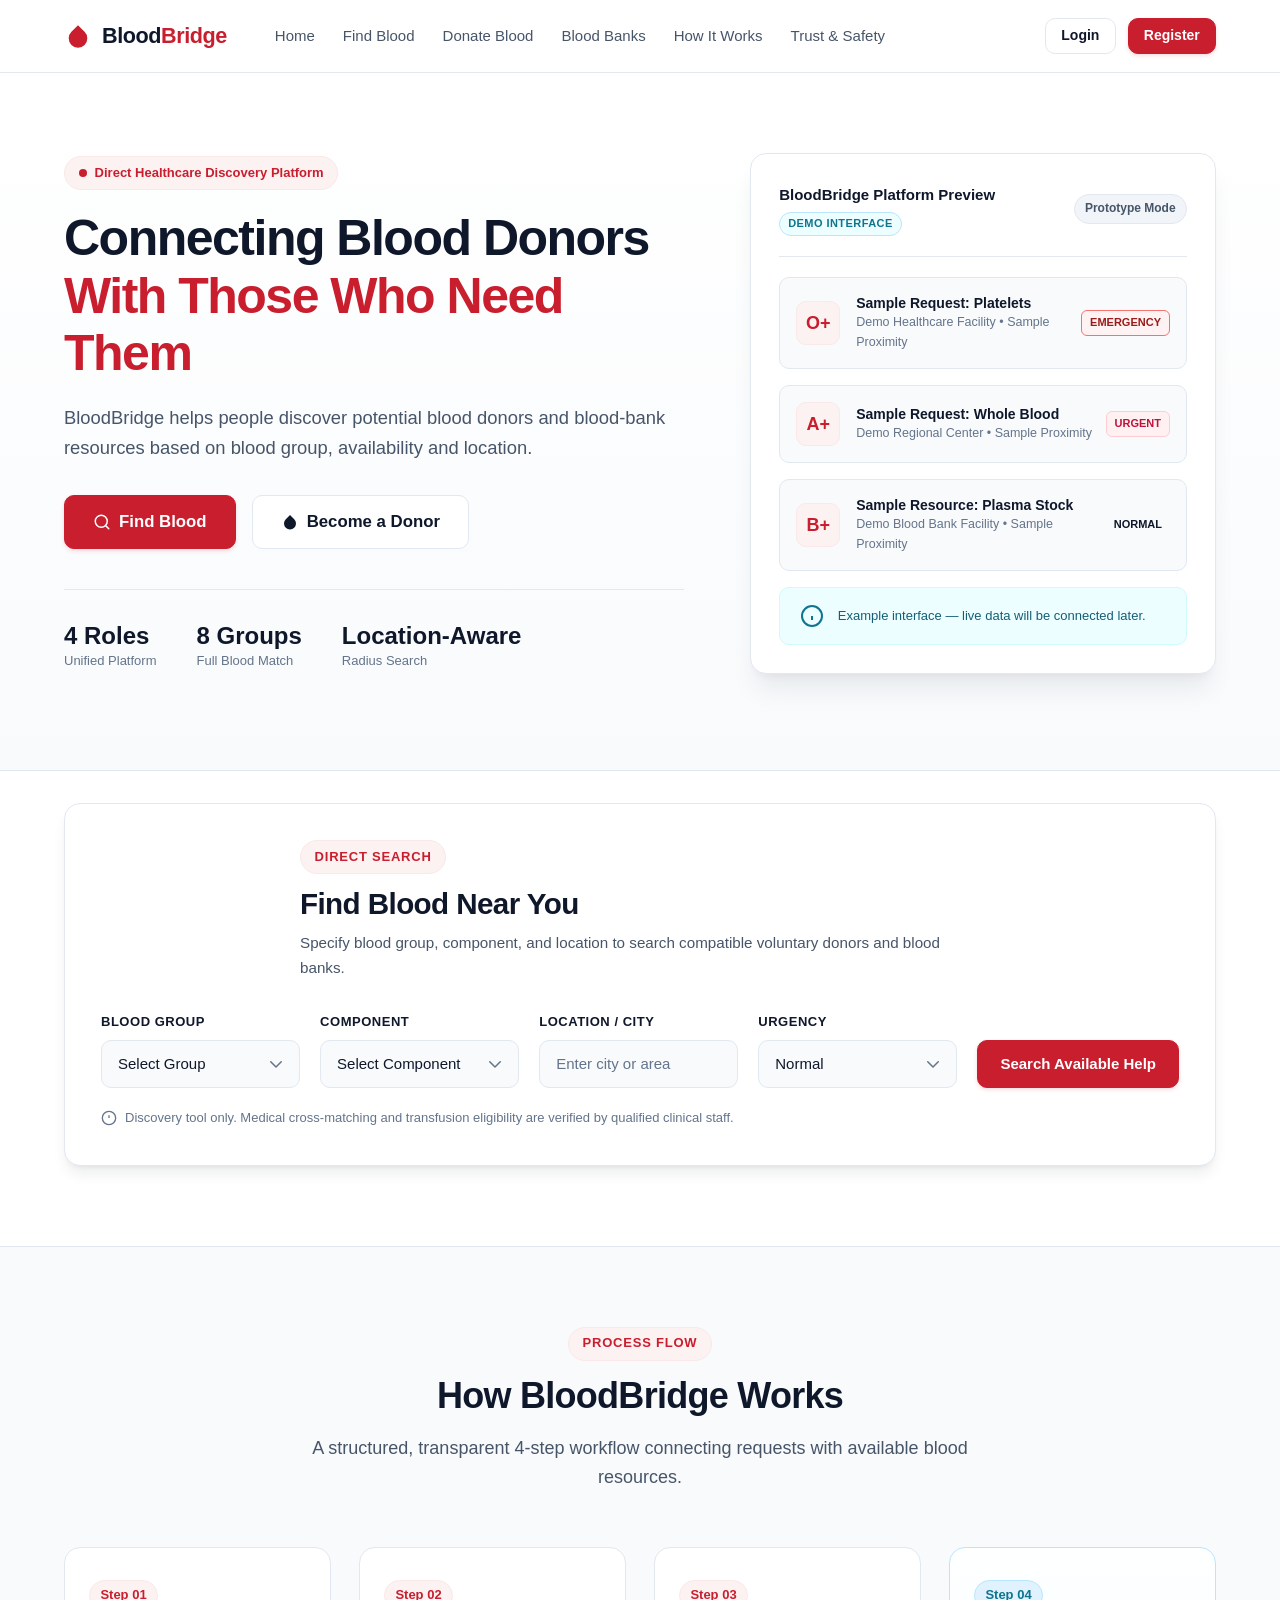
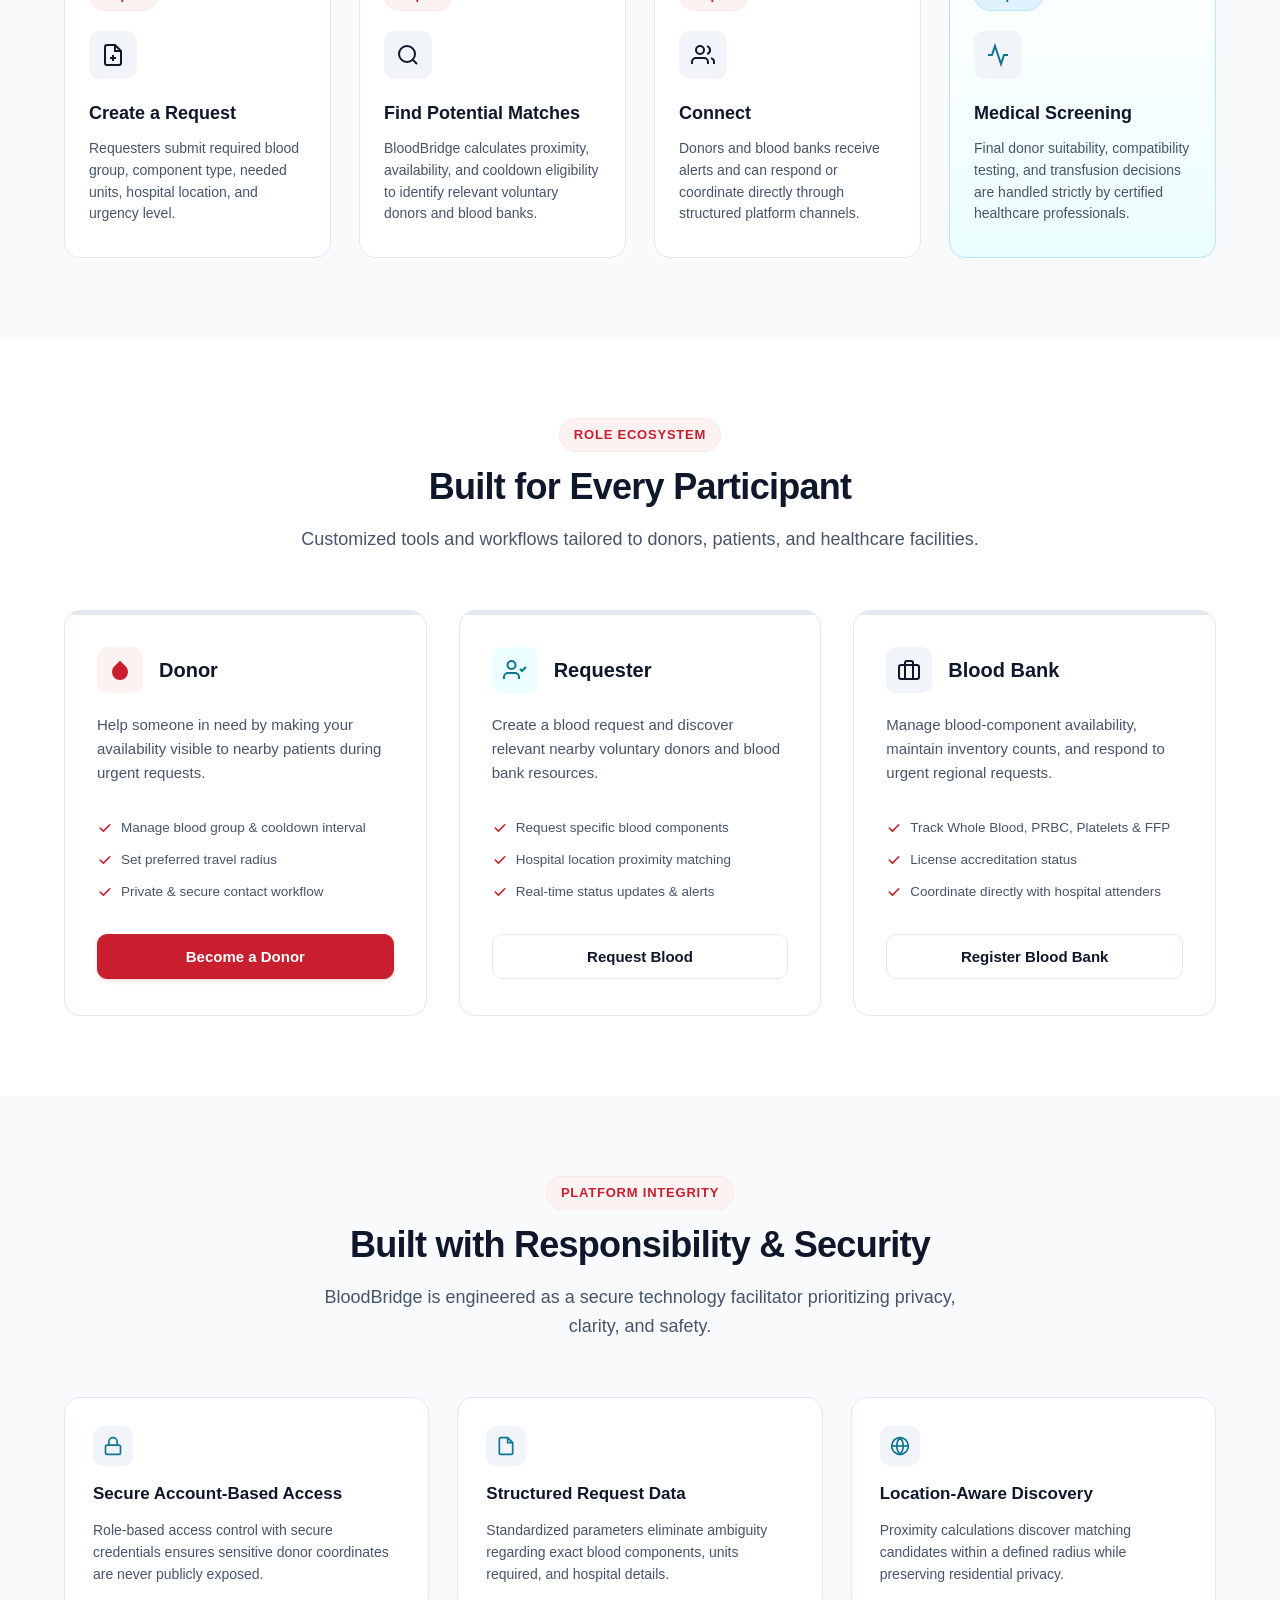
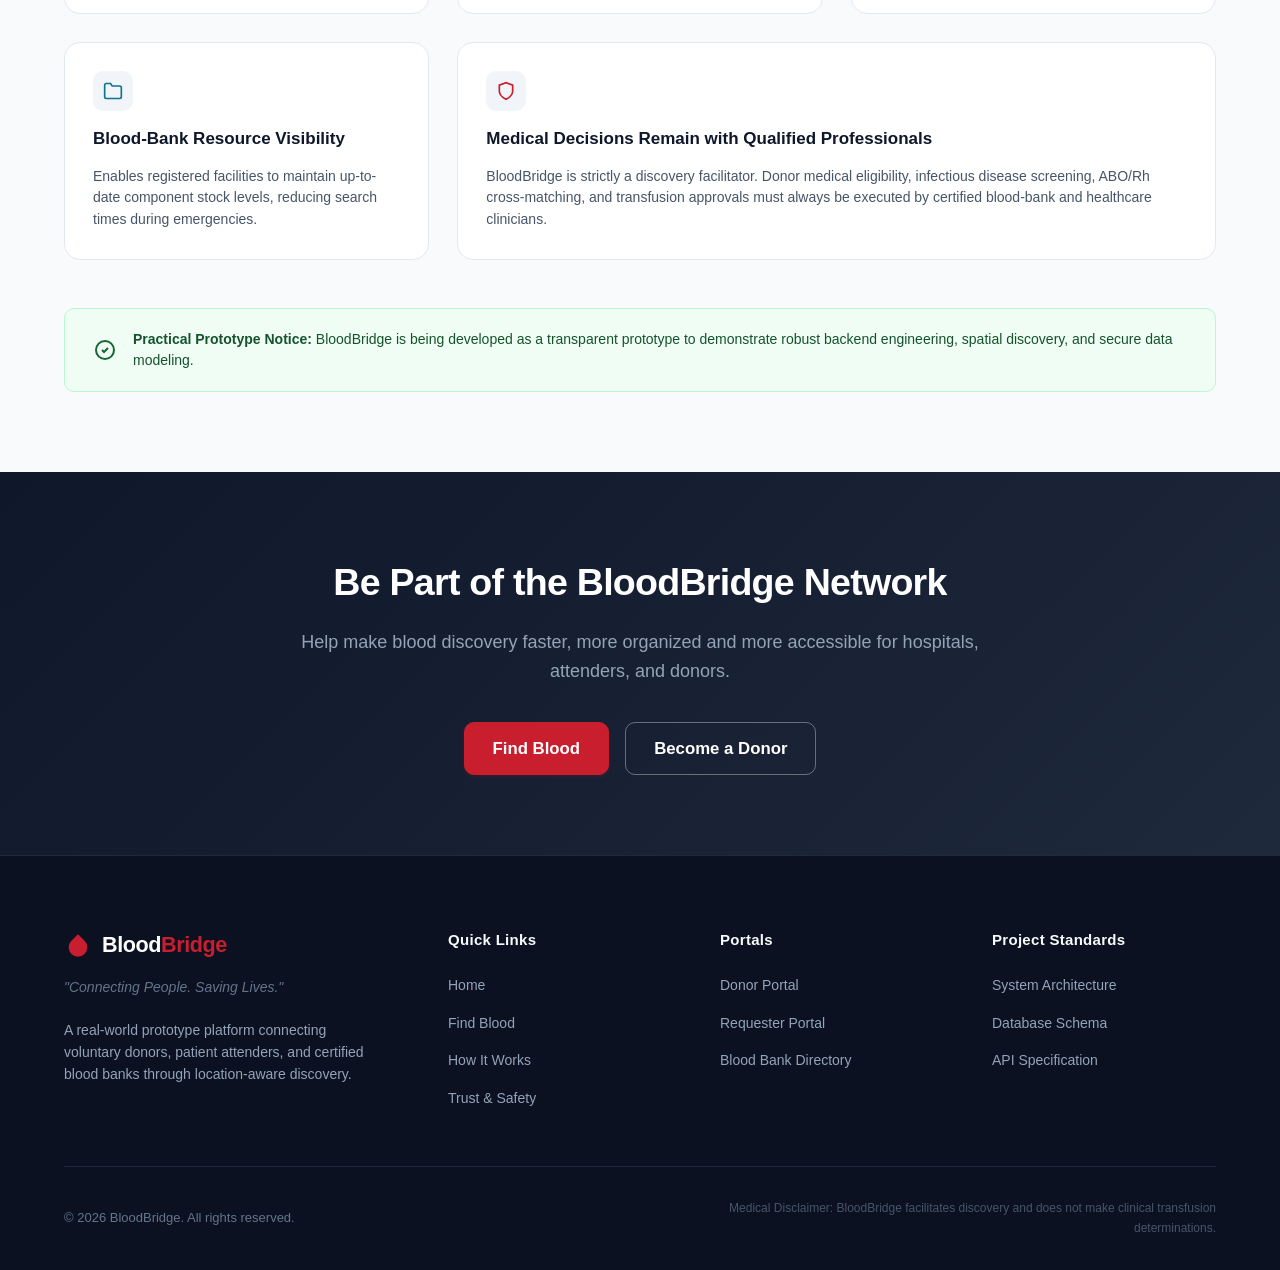
==== frontend/index.html @ 9d7644d8 "feat: build BloodBridge frontend foundation" ====
<!DOCTYPE html>
<html lang="en">
<head>
    <meta charset="UTF-8">
    <meta name="viewport" content="width=device-width, initial-scale=1.0">
    <meta name="description" content="BloodBridge connects blood donors and blood-bank resources with those who need them based on blood group, component, availability, and location.">
    <title>BloodBridge — Connecting Blood Donors With Those in Need</title>
    
    <!-- Stylesheets -->
    <link rel="stylesheet" href="css/style.css">
    <link rel="stylesheet" href="css/responsive.css">
</head>
<body>

    <!-- =====================================================================
         1. Navigation Header
         ===================================================================== -->
    <header class="site-header" id="siteHeader">
        <div class="container nav-container">
            <!-- Brand Logo -->
            <a href="#" class="brand-logo" aria-label="BloodBridge Home">
                <svg class="brand-icon" viewBox="0 0 24 24" fill="currentColor" aria-hidden="true">
                    <path d="M12 2.69l5.66 5.66a8 8 0 1 1-11.31 0z"></path>
                </svg>
                <span class="brand-text">Blood<span>Bridge</span></span>
            </a>

            <!-- Navigation Links & Single Set of Auth Buttons -->
            <nav class="nav-menu" id="navMenu" aria-label="Main Navigation">
                <a href="#hero" class="nav-link">Home</a>
                <a href="#find-blood" class="nav-link">Find Blood</a>
                <a href="#roles" class="nav-link">Donate Blood</a>
                <a href="#roles" class="nav-link">Blood Banks</a>
                <a href="#how-it-works" class="nav-link">How It Works</a>
                <a href="#trust" class="nav-link">Trust & Safety</a>

                <div class="nav-actions">
                    <button type="button" class="btn btn-secondary btn-sm" data-action-placeholder="login">Login</button>
                    <button type="button" class="btn btn-primary btn-sm" data-action-placeholder="register">Register</button>
                </div>
            </nav>

            <!-- Mobile Hamburger Toggle -->
            <button class="mobile-toggle" id="mobileToggle" aria-label="Toggle Navigation Menu" aria-expanded="false" aria-controls="navMenu">
                <svg width="24" height="24" viewBox="0 0 24 24" fill="none" stroke="currentColor" stroke-width="2" stroke-linecap="round" stroke-linejoin="round">
                    <line x1="3" y1="12" x2="21" y2="12"></line>
                    <line x1="3" y1="6" x2="21" y2="6"></line>
                    <line x1="3" y1="18" x2="21" y2="18"></line>
                </svg>
            </button>
        </div>
    </header>

    <main>
        <!-- =================================================================
             2. Hero Section
             ================================================================= -->
        <section class="hero-section" id="hero">
            <div class="container hero-grid">
                <!-- Left Hero Content -->
                <div class="hero-content">
                    <div class="hero-badge">
                        <span class="hero-badge-pulse" aria-hidden="true"></span>
                        <span>Direct Healthcare Discovery Platform</span>
                    </div>
                    <h1 class="hero-title">
                        Connecting Blood Donors <span>With Those Who Need Them</span>
                    </h1>
                    <p class="hero-description">
                        BloodBridge helps people discover potential blood donors and blood-bank resources based on blood group, availability and location.
                    </p>
                    <div class="hero-cta-group">
                        <a href="#find-blood" class="btn btn-primary btn-lg">
                            <svg width="18" height="18" viewBox="0 0 24 24" fill="none" stroke="currentColor" stroke-width="2" stroke-linecap="round" stroke-linejoin="round">
                                <circle cx="11" cy="11" r="8"></circle>
                                <line x1="21" y1="21" x2="16.65" y2="16.65"></line>
                            </svg>
                            Find Blood
                        </a>
                        <a href="#roles" class="btn btn-secondary btn-lg">
                            <svg width="18" height="18" viewBox="0 0 24 24" fill="currentColor">
                                <path d="M12 2.69l5.66 5.66a8 8 0 1 1-11.31 0z"></path>
                            </svg>
                            Become a Donor
                        </a>
                    </div>
                    <div class="hero-metrics">
                        <div class="metric-item">
                            <span class="metric-number">4 Roles</span>
                            <span class="metric-label">Unified Platform</span>
                        </div>
                        <div class="metric-item">
                            <span class="metric-number">8 Groups</span>
                            <span class="metric-label">Full Blood Match</span>
                        </div>
                        <div class="metric-item">
                            <span class="metric-number">Location-Aware</span>
                            <span class="metric-label">Radius Search</span>
                        </div>
                    </div>
                </div>

                <!-- Right Hero Visual Card -->
                <div class="hero-visual" aria-label="BloodBridge Platform Preview">
                    <div class="hero-card">
                        <div class="card-header-bar">
                            <div>
                                <span class="card-header-title">BloodBridge Platform Preview</span>
                                <div><span class="card-demo-badge">Demo Interface</span></div>
                            </div>
                            <span class="status-badge preview-badge">Prototype Mode</span>
                        </div>
                        <div class="live-request-preview">
                            <div class="request-card-mini">
                                <div class="blood-type-badge">O+</div>
                                <div class="request-info">
                                    <div class="request-title">Sample Request: Platelets</div>
                                    <div class="request-meta">Demo Healthcare Facility • Sample Proximity</div>
                                </div>
                                <span class="tag-urgency critical">Emergency</span>
                            </div>

                            <div class="request-card-mini">
                                <div class="blood-type-badge">A+</div>
                                <div class="request-info">
                                    <div class="request-title">Sample Request: Whole Blood</div>
                                    <div class="request-meta">Demo Regional Center • Sample Proximity</div>
                                </div>
                                <span class="tag-urgency urgent">Urgent</span>
                            </div>

                            <div class="request-card-mini">
                                <div class="blood-type-badge">B+</div>
                                <div class="request-info">
                                    <div class="request-title">Sample Resource: Plasma Stock</div>
                                    <div class="request-meta">Demo Blood Bank Facility • Sample Proximity</div>
                                </div>
                                <span class="tag-urgency">Normal</span>
                            </div>
                        </div>

                        <div class="hero-visual-card-sub">
                            <svg class="sub-card-icon" viewBox="0 0 24 24" fill="none" stroke="currentColor" stroke-width="2">
                                <circle cx="12" cy="12" r="10"></circle>
                                <line x1="12" y1="16" x2="12" y2="12"></line>
                                <line x1="12" y1="8" x2="12.01" y2="8"></line>
                            </svg>
                            <span class="sub-card-text">
                                Example interface — live data will be connected later.
                            </span>
                        </div>
                    </div>
                </div>
            </div>
        </section>

        <!-- =================================================================
             3. Blood Search Section
             ================================================================= -->
        <section class="section search-section" id="find-blood">
            <div class="container">
                <div class="search-box-card">
                    <div class="section-header" style="margin-bottom: 2rem; text-align: left;">
                        <span class="section-tag">Direct Search</span>
                        <h2 class="section-title" style="font-size: 1.85rem; margin-bottom: 0.5rem;">Find Blood Near You</h2>
                        <p class="section-subtitle" style="font-size: 0.95rem;">
                            Specify blood group, component, and location to search compatible voluntary donors and blood banks.
                        </p>
                    </div>

                    <form id="bloodSearchForm" class="search-form-grid" novalidate>
                        <!-- Blood Group -->
                        <div class="form-group">
                            <label for="bloodGroup" class="form-label">Blood Group</label>
                            <select id="bloodGroup" class="form-control" required>
                                <option value="" disabled selected>Select Group</option>
                                <option value="A+">A+</option>
                                <option value="A-">A-</option>
                                <option value="B+">B+</option>
                                <option value="B-">B-</option>
                                <option value="AB+">AB+</option>
                                <option value="AB-">AB-</option>
                                <option value="O+">O+</option>
                                <option value="O-">O-</option>
                            </select>
                        </div>

                        <!-- Component -->
                        <div class="form-group">
                            <label for="bloodComponent" class="form-label">Component</label>
                            <select id="bloodComponent" class="form-control" required>
                                <option value="" disabled selected>Select Component</option>
                                <option value="Whole Blood">Whole Blood</option>
                                <option value="Plasma">Plasma</option>
                                <option value="Platelets">Platelets</option>
                                <option value="Red Blood Cells">Red Blood Cells (PRBC)</option>
                            </select>
                        </div>

                        <!-- Location -->
                        <div class="form-group">
                            <label for="locationInput" class="form-label">Location / City</label>
                            <input type="text" id="locationInput" class="form-control" placeholder="Enter city or area" required>
                        </div>

                        <!-- Urgency -->
                        <div class="form-group">
                            <label for="urgencyLevel" class="form-label">Urgency</label>
                            <select id="urgencyLevel" class="form-control" required>
                                <option value="Normal">Normal</option>
                                <option value="Urgent">Urgent</option>
                                <option value="Emergency">Emergency</option>
                            </select>
                        </div>

                        <!-- Submit Button -->
                        <div class="form-group form-group-btn">
                            <button type="submit" class="btn btn-primary btn-full" style="height: 3rem;">
                                Search Available Help
                            </button>
                        </div>
                    </form>

                    <!-- Feedback Banner -->
                    <div id="searchFeedback" class="feedback-banner" role="status" aria-live="polite"></div>

                    <div class="search-disclaimer">
                        <svg viewBox="0 0 24 24" fill="none" stroke="currentColor" stroke-width="2">
                            <circle cx="12" cy="12" r="10"></circle>
                            <line x1="12" y1="8" x2="12" y2="12"></line>
                            <line x1="12" y1="16" x2="12.01" y2="16"></line>
                        </svg>
                        <span>Discovery tool only. Medical cross-matching and transfusion eligibility are verified by qualified clinical staff.</span>
                    </div>
                </div>
            </div>
        </section>

        <!-- =================================================================
             4. How It Works Section
             ================================================================= -->
        <section class="section how-it-works-section" id="how-it-works">
            <div class="container">
                <div class="section-header">
                    <span class="section-tag">Process Flow</span>
                    <h2 class="section-title">How BloodBridge Works</h2>
                    <p class="section-subtitle">
                        A structured, transparent 4-step workflow connecting requests with available blood resources.
                    </p>
                </div>

                <div class="steps-grid">
                    <!-- Step 1 -->
                    <div class="step-card">
                        <span class="step-number-pill">Step 01</span>
                        <div class="step-icon-wrap">
                            <svg width="24" height="24" viewBox="0 0 24 24" fill="none" stroke="currentColor" stroke-width="2">
                                <path d="M14 2H6a2 2 0 0 0-2 2v16a2 2 0 0 0 2 2h12a2 2 0 0 0 2-2V8z"></path>
                                <polyline points="14 2 14 8 20 8"></polyline>
                                <line x1="12" y1="18" x2="12" y2="12"></line>
                                <line x1="9" y1="15" x2="15" y2="15"></line>
                            </svg>
                        </div>
                        <h3 class="step-title">Create a Request</h3>
                        <p class="step-description">
                            Requesters submit required blood group, component type, needed units, hospital location, and urgency level.
                        </p>
                    </div>

                    <!-- Step 2 -->
                    <div class="step-card">
                        <span class="step-number-pill">Step 02</span>
                        <div class="step-icon-wrap">
                            <svg width="24" height="24" viewBox="0 0 24 24" fill="none" stroke="currentColor" stroke-width="2">
                                <circle cx="11" cy="11" r="8"></circle>
                                <line x1="21" y1="21" x2="16.65" y2="16.65"></line>
                            </svg>
                        </div>
                        <h3 class="step-title">Find Potential Matches</h3>
                        <p class="step-description">
                            BloodBridge calculates proximity, availability, and cooldown eligibility to identify relevant voluntary donors and blood banks.
                        </p>
                    </div>

                    <!-- Step 3 -->
                    <div class="step-card">
                        <span class="step-number-pill">Step 03</span>
                        <div class="step-icon-wrap">
                            <svg width="24" height="24" viewBox="0 0 24 24" fill="none" stroke="currentColor" stroke-width="2">
                                <path d="M17 21v-2a4 4 0 0 0-4-4H5a4 4 0 0 0-4 4v2"></path>
                                <circle cx="9" cy="7" r="4"></circle>
                                <path d="M23 21v-2a4 4 0 0 0-3-3.87"></path>
                                <path d="M16 3.13a4 4 0 0 1 0 7.75"></path>
                            </svg>
                        </div>
                        <h3 class="step-title">Connect</h3>
                        <p class="step-description">
                            Donors and blood banks receive alerts and can respond or coordinate directly through structured platform channels.
                        </p>
                    </div>

                    <!-- Step 4 -->
                    <div class="step-card medical-step">
                        <span class="step-number-pill">Step 04</span>
                        <div class="step-icon-wrap" style="color: var(--secondary);">
                            <svg width="24" height="24" viewBox="0 0 24 24" fill="none" stroke="currentColor" stroke-width="2">
                                <path d="M22 12h-4l-3 9L9 3l-3 9H2"></path>
                            </svg>
                        </div>
                        <h3 class="step-title">Medical Screening</h3>
                        <p class="step-description">
                            Final donor suitability, compatibility testing, and transfusion decisions are handled strictly by certified healthcare professionals.
                        </p>
                    </div>
                </div>
            </div>
        </section>

        <!-- =================================================================
             5. User Role Section
             ================================================================= -->
        <section class="section roles-section" id="roles">
            <div class="container">
                <div class="section-header">
                    <span class="section-tag">Role Ecosystem</span>
                    <h2 class="section-title">Built for Every Participant</h2>
                    <p class="section-subtitle">
                        Customized tools and workflows tailored to donors, patients, and healthcare facilities.
                    </p>
                </div>

                <div class="roles-grid">
                    <!-- Role 1: Donor -->
                    <div class="role-card">
                        <div>
                            <div class="role-card-header">
                                <div class="role-icon-box">
                                    <svg width="24" height="24" viewBox="0 0 24 24" fill="currentColor">
                                        <path d="M12 2.69l5.66 5.66a8 8 0 1 1-11.31 0z"></path>
                                    </svg>
                                </div>
                                <h3 class="role-name">Donor</h3>
                            </div>
                            <p class="role-description">
                                Help someone in need by making your availability visible to nearby patients during urgent requests.
                            </p>
                            <div class="role-features-list">
                                <div class="role-feature-item">
                                    <svg viewBox="0 0 20 20" fill="currentColor"><path fill-rule="evenodd" d="M16.707 5.293a1 1 0 010 1.414l-8 8a1 1 0 01-1.414 0l-4-4a1 1 0 011.414-1.414L8 12.586l7.293-7.293a1 1 0 011.414 0z" clip-rule="evenodd"></path></svg>
                                    <span>Manage blood group & cooldown interval</span>
                                </div>
                                <div class="role-feature-item">
                                    <svg viewBox="0 0 20 20" fill="currentColor"><path fill-rule="evenodd" d="M16.707 5.293a1 1 0 010 1.414l-8 8a1 1 0 01-1.414 0l-4-4a1 1 0 011.414-1.414L8 12.586l7.293-7.293a1 1 0 011.414 0z" clip-rule="evenodd"></path></svg>
                                    <span>Set preferred travel radius</span>
                                </div>
                                <div class="role-feature-item">
                                    <svg viewBox="0 0 20 20" fill="currentColor"><path fill-rule="evenodd" d="M16.707 5.293a1 1 0 010 1.414l-8 8a1 1 0 01-1.414 0l-4-4a1 1 0 011.414-1.414L8 12.586l7.293-7.293a1 1 0 011.414 0z" clip-rule="evenodd"></path></svg>
                                    <span>Private & secure contact workflow</span>
                                </div>
                            </div>
                        </div>
                        <button type="button" class="btn btn-primary btn-full" data-action-placeholder="donor">
                            Become a Donor
                        </button>
                    </div>

                    <!-- Role 2: Requester -->
                    <div class="role-card">
                        <div>
                            <div class="role-card-header">
                                <div class="role-icon-box" style="background-color: var(--secondary-light); color: var(--secondary);">
                                    <svg width="24" height="24" viewBox="0 0 24 24" fill="none" stroke="currentColor" stroke-width="2">
                                        <path d="M16 21v-2a4 4 0 0 0-4-4H5a4 4 0 0 0-4 4v2"></path>
                                        <circle cx="8.5" cy="7" r="4"></circle>
                                        <polyline points="17 11 19 13 23 9"></polyline>
                                    </svg>
                                </div>
                                <h3 class="role-name">Requester</h3>
                            </div>
                            <p class="role-description">
                                Create a blood request and discover relevant nearby voluntary donors and blood bank resources.
                            </p>
                            <div class="role-features-list">
                                <div class="role-feature-item">
                                    <svg viewBox="0 0 20 20" fill="currentColor"><path fill-rule="evenodd" d="M16.707 5.293a1 1 0 010 1.414l-8 8a1 1 0 01-1.414 0l-4-4a1 1 0 011.414-1.414L8 12.586l7.293-7.293a1 1 0 011.414 0z" clip-rule="evenodd"></path></svg>
                                    <span>Request specific blood components</span>
                                </div>
                                <div class="role-feature-item">
                                    <svg viewBox="0 0 20 20" fill="currentColor"><path fill-rule="evenodd" d="M16.707 5.293a1 1 0 010 1.414l-8 8a1 1 0 01-1.414 0l-4-4a1 1 0 011.414-1.414L8 12.586l7.293-7.293a1 1 0 011.414 0z" clip-rule="evenodd"></path></svg>
                                    <span>Hospital location proximity matching</span>
                                </div>
                                <div class="role-feature-item">
                                    <svg viewBox="0 0 20 20" fill="currentColor"><path fill-rule="evenodd" d="M16.707 5.293a1 1 0 010 1.414l-8 8a1 1 0 01-1.414 0l-4-4a1 1 0 011.414-1.414L8 12.586l7.293-7.293a1 1 0 011.414 0z" clip-rule="evenodd"></path></svg>
                                    <span>Real-time status updates & alerts</span>
                                </div>
                            </div>
                        </div>
                        <button type="button" class="btn btn-secondary btn-full" data-action-placeholder="requester">
                            Request Blood
                        </button>
                    </div>

                    <!-- Role 3: Blood Bank -->
                    <div class="role-card">
                        <div>
                            <div class="role-card-header">
                                <div class="role-icon-box" style="background-color: #f1f5f9; color: var(--text-primary);">
                                    <svg width="24" height="24" viewBox="0 0 24 24" fill="none" stroke="currentColor" stroke-width="2">
                                        <rect x="2" y="7" width="20" height="14" rx="2" ry="2"></rect>
                                        <path d="M16 21V5a2 2 0 0 0-2-2h-4a2 2 0 0 0-2 2v16"></path>
                                    </svg>
                                </div>
                                <h3 class="role-name">Blood Bank</h3>
                            </div>
                            <p class="role-description">
                                Manage blood-component availability, maintain inventory counts, and respond to urgent regional requests.
                            </p>
                            <div class="role-features-list">
                                <div class="role-feature-item">
                                    <svg viewBox="0 0 20 20" fill="currentColor"><path fill-rule="evenodd" d="M16.707 5.293a1 1 0 010 1.414l-8 8a1 1 0 01-1.414 0l-4-4a1 1 0 011.414-1.414L8 12.586l7.293-7.293a1 1 0 011.414 0z" clip-rule="evenodd"></path></svg>
                                    <span>Track Whole Blood, PRBC, Platelets & FFP</span>
                                </div>
                                <div class="role-feature-item">
                                    <svg viewBox="0 0 20 20" fill="currentColor"><path fill-rule="evenodd" d="M16.707 5.293a1 1 0 010 1.414l-8 8a1 1 0 01-1.414 0l-4-4a1 1 0 011.414-1.414L8 12.586l7.293-7.293a1 1 0 011.414 0z" clip-rule="evenodd"></path></svg>
                                    <span>License accreditation status</span>
                                </div>
                                <div class="role-feature-item">
                                    <svg viewBox="0 0 20 20" fill="currentColor"><path fill-rule="evenodd" d="M16.707 5.293a1 1 0 010 1.414l-8 8a1 1 0 01-1.414 0l-4-4a1 1 0 011.414-1.414L8 12.586l7.293-7.293a1 1 0 011.414 0z" clip-rule="evenodd"></path></svg>
                                    <span>Coordinate directly with hospital attenders</span>
                                </div>
                            </div>
                        </div>
                        <button type="button" class="btn btn-secondary btn-full" data-action-placeholder="blood-bank">
                            Register Blood Bank
                        </button>
                    </div>
                </div>
            </div>
        </section>

        <!-- =================================================================
             6. Trust & Safety Section
             ================================================================= -->
        <section class="section trust-section" id="trust">
            <div class="container">
                <div class="section-header">
                    <span class="section-tag">Platform Integrity</span>
                    <h2 class="section-title">Built with Responsibility & Security</h2>
                    <p class="section-subtitle">
                        BloodBridge is engineered as a secure technology facilitator prioritizing privacy, clarity, and safety.
                    </p>
                </div>

                <div class="trust-grid">
                    <!-- Point 1 -->
                    <div class="trust-card">
                        <div class="trust-icon-wrap">
                            <svg width="20" height="20" viewBox="0 0 24 24" fill="none" stroke="currentColor" stroke-width="2">
                                <rect x="3" y="11" width="18" height="11" rx="2" ry="2"></rect>
                                <path d="M7 11V7a5 5 0 0 1 10 0v4"></path>
                            </svg>
                        </div>
                        <h3 class="trust-title">Secure Account-Based Access</h3>
                        <p class="trust-text">
                            Role-based access control with secure credentials ensures sensitive donor coordinates are never publicly exposed.
                        </p>
                    </div>

                    <!-- Point 2 -->
                    <div class="trust-card">
                        <div class="trust-icon-wrap">
                            <svg width="20" height="20" viewBox="0 0 24 24" fill="none" stroke="currentColor" stroke-width="2">
                                <path d="M14 2H6a2 2 0 0 0-2 2v16a2 2 0 0 0 2 2h12a2 2 0 0 0 2-2V8z"></path>
                                <polyline points="14 2 14 8 20 8"></polyline>
                            </svg>
                        </div>
                        <h3 class="trust-title">Structured Request Data</h3>
                        <p class="trust-text">
                            Standardized parameters eliminate ambiguity regarding exact blood components, units required, and hospital details.
                        </p>
                    </div>

                    <!-- Point 3 -->
                    <div class="trust-card">
                        <div class="trust-icon-wrap">
                            <svg width="20" height="20" viewBox="0 0 24 24" fill="none" stroke="currentColor" stroke-width="2">
                                <circle cx="12" cy="12" r="10"></circle>
                                <line x1="2" y1="12" x2="22" y2="12"></line>
                                <path d="M12 2a15.3 15.3 0 0 1 4 10 15.3 15.3 0 0 1-4 10 15.3 15.3 0 0 1-4-10 15.3 15.3 0 0 1 4-10z"></path>
                            </svg>
                        </div>
                        <h3 class="trust-title">Location-Aware Discovery</h3>
                        <p class="trust-text">
                            Proximity calculations discover matching candidates within a defined radius while preserving residential privacy.
                        </p>
                    </div>

                    <!-- Point 4 -->
                    <div class="trust-card">
                        <div class="trust-icon-wrap">
                            <svg width="20" height="20" viewBox="0 0 24 24" fill="none" stroke="currentColor" stroke-width="2">
                                <path d="M22 19a2 2 0 0 1-2 2H4a2 2 0 0 1-2-2V5a2 2 0 0 1 2-2h5l2 3h9a2 2 0 0 1 2 2z"></path>
                            </svg>
                        </div>
                        <h3 class="trust-title">Blood-Bank Resource Visibility</h3>
                        <p class="trust-text">
                            Enables registered facilities to maintain up-to-date component stock levels, reducing search times during emergencies.
                        </p>
                    </div>

                    <!-- Point 5 -->
                    <div class="trust-card" style="grid-column: span 2;">
                        <div class="trust-icon-wrap" style="color: var(--primary);">
                            <svg width="20" height="20" viewBox="0 0 24 24" fill="none" stroke="currentColor" stroke-width="2">
                                <path d="M12 22s8-4 8-10V5l-8-3-8 3v7c0 6 8 10 8 10z"></path>
                            </svg>
                        </div>
                        <h3 class="trust-title">Medical Decisions Remain with Qualified Professionals</h3>
                        <p class="trust-text">
                            BloodBridge is strictly a discovery facilitator. Donor medical eligibility, infectious disease screening, ABO/Rh cross-matching, and transfusion approvals must always be executed by certified blood-bank and healthcare clinicians.
                        </p>
                    </div>
                </div>

                <div class="trust-banner-box">
                    <svg class="trust-banner-icon" viewBox="0 0 24 24" fill="none" stroke="currentColor" stroke-width="2">
                        <path d="M9 12l2 2 4-4m6 2a9 9 0 11-18 0 9 9 0 0118 0z"></path>
                    </svg>
                    <div class="trust-banner-content">
                        <strong>Practical Prototype Notice:</strong> BloodBridge is being developed as a transparent prototype to demonstrate robust backend engineering, spatial discovery, and secure data modeling.
                    </div>
                </div>
            </div>
        </section>

        <!-- =================================================================
             7. Call To Action (CTA) Section
             ================================================================= -->
        <section class="cta-section">
            <div class="container">
                <div class="cta-box">
                    <h2 class="cta-title">Be Part of the BloodBridge Network</h2>
                    <p class="cta-subtitle">
                        Help make blood discovery faster, more organized and more accessible for hospitals, attenders, and donors.
                    </p>
                    <div class="cta-buttons">
                        <a href="#find-blood" class="btn btn-primary btn-lg">Find Blood</a>
                        <button type="button" class="btn btn-white-outline btn-lg" data-action-placeholder="donor">Become a Donor</button>
                    </div>
                </div>
            </div>
        </section>
    </main>

    <!-- =====================================================================
         8. Footer
         ===================================================================== -->
    <footer class="site-footer">
        <div class="container">
            <div class="footer-grid">
                <!-- Brand Column -->
                <div class="footer-brand">
                    <a href="#" class="brand-logo">
                        <svg class="brand-icon" viewBox="0 0 24 24" fill="currentColor">
                            <path d="M12 2.69l5.66 5.66a8 8 0 1 1-11.31 0z"></path>
                        </svg>
                        <span class="brand-text">Blood<span>Bridge</span></span>
                    </a>
                    <p class="footer-tagline">"Connecting People. Saving Lives."</p>
                    <p class="footer-summary">
                        A real-world prototype platform connecting voluntary donors, patient attenders, and certified blood banks through location-aware discovery.
                    </p>
                </div>

                <!-- Column 1: Navigation -->
                <div>
                    <h4 class="footer-col-title">Quick Links</h4>
                    <ul class="footer-links-list">
                        <li><a href="#hero" class="footer-link">Home</a></li>
                        <li><a href="#find-blood" class="footer-link">Find Blood</a></li>
                        <li><a href="#how-it-works" class="footer-link">How It Works</a></li>
                        <li><a href="#trust" class="footer-link">Trust & Safety</a></li>
                    </ul>
                </div>

                <!-- Column 2: Ecosystem -->
                <div>
                    <h4 class="footer-col-title">Portals</h4>
                    <ul class="footer-links-list">
                        <li><a href="#roles" class="footer-link">Donor Portal</a></li>
                        <li><a href="#roles" class="footer-link">Requester Portal</a></li>
                        <li><a href="#roles" class="footer-link">Blood Bank Directory</a></li>
                    </ul>
                </div>

                <!-- Column 3: Legal & Standards -->
                <div>
                    <h4 class="footer-col-title">Project Standards</h4>
                    <ul class="footer-links-list">
                        <li><a href="../docs/architecture/ARCHITECTURE.md" class="footer-link">System Architecture</a></li>
                        <li><a href="../docs/database/DATABASE_DESIGN.md" class="footer-link">Database Schema</a></li>
                        <li><a href="../docs/api/API_SPEC.md" class="footer-link">API Specification</a></li>
                    </ul>
                </div>
            </div>

            <!-- Footer Bottom -->
            <div class="footer-bottom">
                <div>&copy; 2026 BloodBridge. All rights reserved.</div>
                <div class="footer-legal-notice">
                    Medical Disclaimer: BloodBridge facilitates discovery and does not make clinical transfusion determinations.
                </div>
            </div>
        </div>
    </footer>

    <!-- =====================================================================
         9. Interactive Placeholder Modal
         ===================================================================== -->
    <div class="modal-overlay" id="infoModal" role="dialog" aria-modal="true" aria-labelledby="modalTitle">
        <div class="modal-dialog">
            <button type="button" class="modal-close-btn" id="modalCloseBtn" aria-label="Close modal">
                <svg width="20" height="20" viewBox="0 0 24 24" fill="none" stroke="currentColor" stroke-width="2">
                    <line x1="18" y1="6" x2="6" y2="18"></line>
                    <line x1="6" y1="6" x2="18" y2="18"></line>
                </svg>
            </button>
            <div class="modal-header-icon">
                <svg width="24" height="24" viewBox="0 0 24 24" fill="currentColor">
                    <path d="M12 2.69l5.66 5.66a8 8 0 1 1-11.31 0z"></path>
                </svg>
            </div>
            <h3 class="modal-title" id="modalTitle">Feature Notice</h3>
            <p class="modal-body-text" id="modalDescription"></p>
            <button type="button" class="btn btn-primary btn-full" id="modalConfirmBtn">Got it</button>
        </div>
    </div>

    <!-- Scripts -->
    <script src="js/main.js"></script>
</body>
</html>
---- frontend/css/style.css ----
/* ==========================================================================
   BloodBridge - Core Stylesheet
   Healthcare-inspired, modern, clean, accessible UI
   ========================================================================== */

/* --------------------------------------------------------------------------
   1. Design Tokens & CSS Custom Properties
   -------------------------------------------------------------------------- */
:root {
    /* Brand Colors */
    --primary: #c81e2e;
    --primary-hover: #a51724;
    --primary-light: #fdf2f2;
    --primary-subtle: #fbe8e8;
    
    /* Secondary & Accent Colors */
    --secondary: #0e7490;
    --secondary-hover: #155e75;
    --secondary-light: #ecfeff;
    
    /* Neutral & Background Tones */
    --bg-main: #f8fafc;
    --bg-surface: #ffffff;
    --bg-alt: #f1f5f9;
    --border-color: #e2e8f0;
    --border-hover: #cbd5e1;
    
    /* Typography & Content Colors */
    --text-primary: #0f172a;
    --text-secondary: #475569;
    --text-muted: #64748b;
    --text-light: #ffffff;
    
    /* Status & Feedback */
    --urgent-bg: #fff1f2;
    --urgent-border: #fecdd3;
    --urgent-text: #be123c;
    --emergency-bg: #fef2f2;
    --emergency-border: #f87171;
    --emergency-text: #991b1b;
    --success-bg: #f0fdf4;
    --success-border: #bbf7d0;
    --success-text: #166534;
    
    /* Typography System */
    --font-family: 'Inter', -apple-system, BlinkMacSystemFont, 'Segoe UI', Roboto, Helvetica, Arial, sans-serif;
    
    /* Shadows */
    --shadow-xs: 0 1px 2px 0 rgba(15, 23, 42, 0.05);
    --shadow-sm: 0 1px 3px 0 rgba(15, 23, 42, 0.08), 0 1px 2px -1px rgba(15, 23, 42, 0.08);
    --shadow-md: 0 4px 6px -1px rgba(15, 23, 42, 0.08), 0 2px 4px -2px rgba(15, 23, 42, 0.08);
    --shadow-lg: 0 10px 15px -3px rgba(15, 23, 42, 0.08), 0 4px 6px -4px rgba(15, 23, 42, 0.08);
    --shadow-xl: 0 20px 25px -5px rgba(15, 23, 42, 0.07), 0 8px 10px -6px rgba(15, 23, 42, 0.05);
    
    /* Spacing & Radii */
    --radius-sm: 6px;
    --radius-md: 10px;
    --radius-lg: 16px;
    --radius-full: 9999px;
    
    /* Transitions */
    --transition-fast: 150ms ease;
    --transition-normal: 250ms ease;
}

/* --------------------------------------------------------------------------
   2. Reset & Global Base
   -------------------------------------------------------------------------- */
*, *::before, *::after {
    box-sizing: border-box;
    margin: 0;
    padding: 0;
}

html {
    scroll-behavior: smooth;
    font-size: 16px;
}

body {
    font-family: var(--font-family);
    background-color: var(--bg-main);
    color: var(--text-primary);
    line-height: 1.6;
    -webkit-font-smoothing: antialiased;
    -moz-osx-font-smoothing: grayscale;
}

img, svg {
    display: block;
    max-width: 100%;
}

a {
    color: inherit;
    text-decoration: none;
    transition: color var(--transition-fast);
}

ul, ol {
    list-style: none;
}

button, input, select, textarea {
    font: inherit;
    color: inherit;
}

/* --------------------------------------------------------------------------
   3. Layout Utilities
   -------------------------------------------------------------------------- */
.container {
    width: 100%;
    max-width: 1200px;
    margin-left: auto;
    margin-right: auto;
    padding-left: 1.5rem;
    padding-right: 1.5rem;
}

.section {
    padding: 5rem 0;
}

.section-header {
    text-align: center;
    max-width: 680px;
    margin: 0 auto 3.5rem;
}

.section-tag {
    display: inline-block;
    background-color: var(--primary-light);
    color: var(--primary);
    font-size: 0.8125rem;
    font-weight: 600;
    text-transform: uppercase;
    letter-spacing: 0.06em;
    padding: 0.35rem 0.85rem;
    border-radius: var(--radius-full);
    margin-bottom: 0.75rem;
    border: 1px solid var(--primary-subtle);
}

.section-title {
    font-size: 2.25rem;
    font-weight: 700;
    color: var(--text-primary);
    line-height: 1.25;
    margin-bottom: 1rem;
    letter-spacing: -0.02em;
}

.section-subtitle {
    font-size: 1.125rem;
    color: var(--text-secondary);
    line-height: 1.6;
}

/* --------------------------------------------------------------------------
   4. Header & Navigation
   -------------------------------------------------------------------------- */
.site-header {
    position: sticky;
    top: 0;
    z-index: 100;
    background-color: rgba(255, 255, 255, 0.95);
    backdrop-filter: blur(8px);
    border-bottom: 1px solid var(--border-color);
    transition: box-shadow var(--transition-fast);
}

.site-header.scrolled {
    box-shadow: var(--shadow-sm);
}

.nav-container {
    display: flex;
    align-items: center;
    height: 4.5rem;
}

/* Brand Logo */
.brand-logo {
    display: flex;
    align-items: center;
    gap: 0.625rem;
    font-weight: 800;
    font-size: 1.35rem;
    color: var(--text-primary);
    letter-spacing: -0.02em;
    margin-right: 3rem;
    flex-shrink: 0;
}

.brand-icon {
    width: 28px;
    height: 28px;
    color: var(--primary);
}

.brand-text span {
    color: var(--primary);
}

/* Navigation Links */
.nav-menu {
    display: flex;
    align-items: center;
    gap: 1.75rem;
    flex-grow: 1;
}

.nav-link {
    font-size: 0.9375rem;
    font-weight: 500;
    color: var(--text-secondary);
    position: relative;
    padding: 0.5rem 0;
    white-space: nowrap;
}

.nav-link:hover,
.nav-link:focus-visible {
    color: var(--primary);
}

.nav-link::after {
    content: '';
    position: absolute;
    bottom: 0;
    left: 0;
    width: 0%;
    height: 2px;
    background-color: var(--primary);
    transition: width var(--transition-fast);
}

.nav-link:hover::after {
    width: 100%;
}

/* Auth Actions */
.nav-actions {
    display: flex;
    align-items: center;
    gap: 0.75rem;
    margin-left: auto;
    flex-shrink: 0;
}

/* Mobile Toggle */
.mobile-toggle {
    display: none;
    background: none;
    border: none;
    padding: 0.5rem;
    color: var(--text-primary);
    cursor: pointer;
    border-radius: var(--radius-sm);
}

.mobile-toggle:focus-visible {
    outline: 2px solid var(--primary);
}

/* --------------------------------------------------------------------------
   5. Buttons & Badges
   -------------------------------------------------------------------------- */
.btn {
    display: inline-flex;
    align-items: center;
    justify-content: center;
    gap: 0.5rem;
    font-size: 0.9375rem;
    font-weight: 600;
    padding: 0.6875rem 1.375rem;
    border-radius: var(--radius-md);
    border: 1px solid transparent;
    cursor: pointer;
    transition: all var(--transition-fast);
    line-height: 1.4;
    white-space: nowrap;
}

.btn:focus-visible {
    outline: 2px solid var(--primary);
    outline-offset: 2px;
}

.btn-primary {
    background-color: var(--primary);
    color: var(--text-light);
    border-color: var(--primary);
    box-shadow: 0 2px 4px rgba(200, 30, 46, 0.15);
}

.btn-primary:hover {
    background-color: var(--primary-hover);
    border-color: var(--primary-hover);
    box-shadow: 0 4px 8px rgba(200, 30, 46, 0.25);
    transform: translateY(-1px);
}

.btn-secondary {
    background-color: var(--bg-surface);
    color: var(--text-primary);
    border-color: var(--border-color);
}

.btn-secondary:hover {
    background-color: var(--bg-alt);
    border-color: var(--border-hover);
    color: var(--text-primary);
    transform: translateY(-1px);
}

.btn-outline {
    background-color: transparent;
    color: var(--primary);
    border-color: var(--primary);
}

.btn-outline:hover {
    background-color: var(--primary-light);
}

.btn-sm {
    padding: 0.45rem 0.95rem;
    font-size: 0.875rem;
}

.btn-lg {
    padding: 0.875rem 1.75rem;
    font-size: 1.05rem;
}

.btn-full {
    width: 100%;
}

/* --------------------------------------------------------------------------
   6. Hero Section
   -------------------------------------------------------------------------- */
.hero-section {
    padding: 5rem 0 6rem;
    background: linear-gradient(180deg, #ffffff 0%, var(--bg-main) 100%);
    position: relative;
    overflow: hidden;
}

.hero-grid {
    display: grid;
    grid-template-columns: 1.15fr 0.85fr;
    align-items: center;
    gap: 3.5rem;
}

.hero-content {
    max-width: 620px;
}

.hero-badge {
    display: inline-flex;
    align-items: center;
    gap: 0.5rem;
    background-color: var(--primary-light);
    border: 1px solid var(--primary-subtle);
    color: var(--primary);
    padding: 0.35rem 0.85rem;
    border-radius: var(--radius-full);
    font-size: 0.8125rem;
    font-weight: 600;
    margin-bottom: 1.25rem;
}

.hero-badge-pulse {
    width: 8px;
    height: 8px;
    background-color: var(--primary);
    border-radius: 50%;
    animation: pulseDot 2s infinite ease-in-out;
}

@keyframes pulseDot {
    0% { transform: scale(0.95); box-shadow: 0 0 0 0 rgba(200, 30, 46, 0.6); }
    70% { transform: scale(1.1); box-shadow: 0 0 0 8px rgba(200, 30, 46, 0); }
    100% { transform: scale(0.95); box-shadow: 0 0 0 0 rgba(200, 30, 46, 0); }
}

.hero-title {
    font-size: 3.125rem;
    font-weight: 800;
    line-height: 1.15;
    letter-spacing: -0.03em;
    color: var(--text-primary);
    margin-bottom: 1.25rem;
}

.hero-title span {
    color: var(--primary);
}

.hero-description {
    font-size: 1.15rem;
    color: var(--text-secondary);
    line-height: 1.65;
    margin-bottom: 2rem;
}

.hero-cta-group {
    display: flex;
    flex-wrap: wrap;
    gap: 1rem;
    margin-bottom: 2.5rem;
}

.hero-metrics {
    display: flex;
    align-items: center;
    gap: 2.5rem;
    padding-top: 2rem;
    border-top: 1px solid var(--border-color);
}

.metric-item {
    display: flex;
    flex-direction: column;
}

.metric-number {
    font-size: 1.5rem;
    font-weight: 800;
    color: var(--text-primary);
    line-height: 1.2;
}

.metric-label {
    font-size: 0.8125rem;
    color: var(--text-muted);
    font-weight: 500;
}

/* Hero Visual / Card Graphic */
.hero-visual {
    position: relative;
}

.hero-card {
    background-color: var(--bg-surface);
    border: 1px solid var(--border-color);
    border-radius: var(--radius-lg);
    box-shadow: var(--shadow-xl);
    padding: 1.75rem;
    position: relative;
    z-index: 2;
}

.card-header-bar {
    display: flex;
    align-items: center;
    justify-content: space-between;
    padding-bottom: 1.25rem;
    border-bottom: 1px solid var(--border-color);
    margin-bottom: 1.25rem;
}

.card-header-title {
    font-size: 0.9375rem;
    font-weight: 700;
    color: var(--text-primary);
}

.status-badge {
    font-size: 0.75rem;
    font-weight: 600;
    padding: 0.25rem 0.65rem;
    border-radius: var(--radius-full);
}

.status-badge.active {
    background-color: var(--success-bg);
    color: var(--success-text);
    border: 1px solid var(--success-border);
}

.status-badge.preview-badge {
    background-color: var(--bg-alt);
    color: var(--text-secondary);
    border: 1px solid var(--border-color);
}

.card-demo-badge {
    display: inline-block;
    font-size: 0.6875rem;
    font-weight: 700;
    text-transform: uppercase;
    letter-spacing: 0.04em;
    color: var(--secondary);
    background-color: var(--secondary-light);
    border: 1px solid #bae6fd;
    padding: 0.15rem 0.5rem;
    border-radius: var(--radius-full);
    margin-top: 0.25rem;
}

.live-request-preview {
    display: flex;
    flex-direction: column;
    gap: 1rem;
}

.request-card-mini {
    background-color: var(--bg-main);
    border: 1px solid var(--border-color);
    border-radius: var(--radius-md);
    padding: 1rem;
    display: flex;
    align-items: center;
    justify-content: space-between;
    transition: transform var(--transition-fast);
}

.request-card-mini:hover {
    transform: translateY(-2px);
}

.blood-type-badge {
    width: 44px;
    height: 44px;
    border-radius: var(--radius-md);
    background-color: var(--primary-light);
    color: var(--primary);
    border: 1px solid var(--primary-subtle);
    display: flex;
    align-items: center;
    justify-content: center;
    font-size: 1.125rem;
    font-weight: 800;
    flex-shrink: 0;
}

.request-info {
    flex-grow: 1;
    margin-left: 1rem;
}

.request-title {
    font-size: 0.875rem;
    font-weight: 700;
    color: var(--text-primary);
    line-height: 1.3;
}

.request-meta {
    font-size: 0.78125rem;
    color: var(--text-muted);
}

.tag-urgency {
    font-size: 0.6875rem;
    font-weight: 700;
    text-transform: uppercase;
    padding: 0.2rem 0.5rem;
    border-radius: var(--radius-sm);
}

.tag-urgency.critical {
    background-color: var(--emergency-bg);
    color: var(--emergency-text);
    border: 1px solid var(--emergency-border);
}

.tag-urgency.urgent {
    background-color: var(--urgent-bg);
    color: var(--urgent-text);
    border: 1px solid var(--urgent-border);
}

.hero-visual-card-sub {
    margin-top: 1rem;
    padding: 1rem 1.25rem;
    background-color: var(--secondary-light);
    border: 1px solid #cffafe;
    border-radius: var(--radius-md);
    display: flex;
    align-items: center;
    gap: 0.85rem;
}

.sub-card-icon {
    width: 24px;
    height: 24px;
    color: var(--secondary);
    flex-shrink: 0;
}

.sub-card-text {
    font-size: 0.8125rem;
    color: #155e75;
    font-weight: 500;
    line-height: 1.4;
}

/* --------------------------------------------------------------------------
   7. Blood Search Section
   -------------------------------------------------------------------------- */
.search-section {
    background-color: var(--bg-surface);
    border-top: 1px solid var(--border-color);
    border-bottom: 1px solid var(--border-color);
    position: relative;
    z-index: 10;
}

.search-box-card {
    background-color: var(--bg-surface);
    border: 1px solid var(--border-color);
    border-radius: var(--radius-lg);
    box-shadow: var(--shadow-lg);
    padding: 2.25rem;
    margin-top: -3rem;
}

.search-form-grid {
    display: grid;
    grid-template-columns: repeat(4, 1fr) auto;
    align-items: flex-end;
    gap: 1.25rem;
}

.form-group {
    display: flex;
    flex-direction: column;
    gap: 0.45rem;
}

.form-label {
    font-size: 0.8125rem;
    font-weight: 600;
    color: var(--text-primary);
    text-transform: uppercase;
    letter-spacing: 0.04em;
}

.form-control {
    width: 100%;
    height: 3rem;
    padding: 0 1rem;
    background-color: var(--bg-main);
    border: 1px solid var(--border-color);
    border-radius: var(--radius-md);
    font-size: 0.9375rem;
    color: var(--text-primary);
    transition: all var(--transition-fast);
}

.form-control:focus {
    outline: none;
    border-color: var(--primary);
    background-color: var(--bg-surface);
    box-shadow: 0 0 0 3px rgba(200, 30, 46, 0.12);
}

.form-control::placeholder {
    color: var(--text-muted);
}

select.form-control {
    cursor: pointer;
    appearance: none;
    background-image: url("data:image/svg+xml,%3Csvg xmlns='http://www.w3.org/2000/svg' fill='none' viewBox='0 0 24 24' stroke='%2364748b'%3E%3Cpath stroke-linecap='round' stroke-linejoin='round' stroke-width='2' d='M19 9l-7 7-7-7'%3E%3C/path%3E%3C/svg%3E");
    background-repeat: no-repeat;
    background-position: right 0.85rem center;
    background-size: 1.15rem;
    padding-right: 2.5rem;
}

.search-disclaimer {
    display: flex;
    align-items: center;
    gap: 0.5rem;
    margin-top: 1.25rem;
    font-size: 0.8125rem;
    color: var(--text-muted);
}

.search-disclaimer svg {
    width: 16px;
    height: 16px;
    flex-shrink: 0;
    color: var(--text-muted);
}

/* Feedback Alert Banner */
.feedback-banner {
    display: none;
    margin-top: 1.25rem;
    padding: 1rem 1.25rem;
    border-radius: var(--radius-md);
    font-size: 0.875rem;
    align-items: center;
    justify-content: space-between;
    gap: 1rem;
}

.feedback-banner.info {
    display: flex;
    background-color: var(--secondary-light);
    border: 1px solid #bae6fd;
    color: #0369a1;
}

.feedback-banner.error {
    display: flex;
    background-color: var(--emergency-bg);
    border: 1px solid var(--emergency-border);
    color: var(--emergency-text);
}

/* --------------------------------------------------------------------------
   8. How It Works Section
   -------------------------------------------------------------------------- */
.how-it-works-section {
    background-color: var(--bg-main);
}

.steps-grid {
    display: grid;
    grid-template-columns: repeat(4, 1fr);
    gap: 1.75rem;
    position: relative;
}

.step-card {
    background-color: var(--bg-surface);
    border: 1px solid var(--border-color);
    border-radius: var(--radius-lg);
    padding: 2rem 1.5rem;
    position: relative;
    display: flex;
    flex-direction: column;
    transition: all var(--transition-normal);
}

.step-card:hover {
    transform: translateY(-4px);
    box-shadow: var(--shadow-md);
    border-color: var(--border-hover);
}

.step-number-pill {
    font-size: 0.8125rem;
    font-weight: 800;
    color: var(--primary);
    background-color: var(--primary-light);
    border: 1px solid var(--primary-subtle);
    display: inline-block;
    padding: 0.25rem 0.65rem;
    border-radius: var(--radius-full);
    width: max-content;
    margin-bottom: 1.25rem;
}

.step-icon-wrap {
    width: 48px;
    height: 48px;
    border-radius: var(--radius-md);
    background-color: var(--bg-alt);
    display: flex;
    align-items: center;
    justify-content: center;
    margin-bottom: 1.25rem;
    color: var(--text-primary);
}

.step-card:hover .step-icon-wrap {
    background-color: var(--primary-light);
    color: var(--primary);
}

.step-title {
    font-size: 1.125rem;
    font-weight: 700;
    color: var(--text-primary);
    margin-bottom: 0.65rem;
}

.step-description {
    font-size: 0.875rem;
    color: var(--text-secondary);
    line-height: 1.55;
}

.step-card.medical-step {
    border-color: #bae6fd;
    background: linear-gradient(180deg, #ffffff 0%, var(--secondary-light) 100%);
}

.step-card.medical-step .step-number-pill {
    color: var(--secondary);
    background-color: #e0f2fe;
    border-color: #bae6fd;
}

/* --------------------------------------------------------------------------
   9. User Role Section
   -------------------------------------------------------------------------- */
.roles-section {
    background-color: var(--bg-surface);
}

.roles-grid {
    display: grid;
    grid-template-columns: repeat(3, 1fr);
    gap: 2rem;
}

.role-card {
    background-color: var(--bg-surface);
    border: 1px solid var(--border-color);
    border-radius: var(--radius-lg);
    padding: 2.25rem 2rem;
    display: flex;
    flex-direction: column;
    justify-content: space-between;
    transition: all var(--transition-normal);
    position: relative;
    overflow: hidden;
}

.role-card:hover {
    transform: translateY(-4px);
    box-shadow: var(--shadow-lg);
    border-color: var(--border-hover);
}

.role-card::before {
    content: '';
    position: absolute;
    top: 0;
    left: 0;
    right: 0;
    height: 4px;
    background-color: var(--border-color);
    transition: background-color var(--transition-fast);
}

.role-card:hover::before {
    background-color: var(--primary);
}

.role-card-header {
    display: flex;
    align-items: center;
    gap: 1rem;
    margin-bottom: 1.25rem;
}

.role-icon-box {
    width: 46px;
    height: 46px;
    border-radius: var(--radius-md);
    background-color: var(--primary-light);
    color: var(--primary);
    display: flex;
    align-items: center;
    justify-content: center;
    flex-shrink: 0;
}

.role-name {
    font-size: 1.25rem;
    font-weight: 700;
    color: var(--text-primary);
}

.role-description {
    font-size: 0.9375rem;
    color: var(--text-secondary);
    line-height: 1.6;
    margin-bottom: 2rem;
}

.role-features-list {
    margin-bottom: 2rem;
    display: flex;
    flex-direction: column;
    gap: 0.65rem;
}

.role-feature-item {
    display: flex;
    align-items: center;
    gap: 0.5rem;
    font-size: 0.84375rem;
    color: var(--text-secondary);
}

.role-feature-item svg {
    width: 16px;
    height: 16px;
    color: var(--primary);
    flex-shrink: 0;
}

/* --------------------------------------------------------------------------
   10. Trust & Safety Section
   -------------------------------------------------------------------------- */
.trust-section {
    background-color: var(--bg-main);
}

.trust-grid {
    display: grid;
    grid-template-columns: repeat(3, 1fr);
    gap: 1.75rem;
}

.trust-card {
    background-color: var(--bg-surface);
    border: 1px solid var(--border-color);
    border-radius: var(--radius-lg);
    padding: 1.75rem;
    display: flex;
    flex-direction: column;
    gap: 0.85rem;
}

.trust-icon-wrap {
    width: 40px;
    height: 40px;
    border-radius: var(--radius-md);
    background-color: var(--bg-alt);
    color: var(--secondary);
    display: flex;
    align-items: center;
    justify-content: center;
}

.trust-title {
    font-size: 1.0625rem;
    font-weight: 700;
    color: var(--text-primary);
}

.trust-text {
    font-size: 0.875rem;
    color: var(--text-secondary);
    line-height: 1.55;
}

.trust-banner-box {
    margin-top: 3rem;
    background-color: #f0fdf4;
    border: 1px solid #bbf7d0;
    border-radius: var(--radius-md);
    padding: 1.25rem 1.75rem;
    display: flex;
    align-items: center;
    gap: 1rem;
}

.trust-banner-icon {
    width: 24px;
    height: 24px;
    color: #166534;
    flex-shrink: 0;
}

.trust-banner-content {
    font-size: 0.875rem;
    color: #14532d;
    line-height: 1.5;
}

/* --------------------------------------------------------------------------
   11. Call To Action (CTA) Section
   -------------------------------------------------------------------------- */
.cta-section {
    background: linear-gradient(135deg, #0f172a 0%, #1e293b 100%);
    color: var(--text-light);
    padding: 5rem 0;
    position: relative;
}

.cta-box {
    text-align: center;
    max-width: 700px;
    margin: 0 auto;
}

.cta-title {
    font-size: 2.35rem;
    font-weight: 800;
    letter-spacing: -0.02em;
    margin-bottom: 1rem;
    color: #ffffff;
}

.cta-subtitle {
    font-size: 1.125rem;
    color: #94a3b8;
    line-height: 1.6;
    margin-bottom: 2.25rem;
}

.cta-buttons {
    display: flex;
    justify-content: center;
    flex-wrap: wrap;
    gap: 1rem;
}

.btn-white {
    background-color: #ffffff;
    color: var(--text-primary);
    border-color: #ffffff;
}

.btn-white:hover {
    background-color: #f1f5f9;
    color: var(--primary);
    transform: translateY(-1px);
}

.btn-white-outline {
    background-color: transparent;
    color: #ffffff;
    border-color: rgba(255, 255, 255, 0.35);
}

.btn-white-outline:hover {
    background-color: rgba(255, 255, 255, 0.1);
    border-color: #ffffff;
}

/* --------------------------------------------------------------------------
   12. Footer
   -------------------------------------------------------------------------- */
.site-footer {
    background-color: #0b1120;
    color: #94a3b8;
    padding: 4.5rem 0 2rem;
    border-top: 1px solid #1e293b;
}

.footer-grid {
    display: grid;
    grid-template-columns: 1.5fr 1fr 1fr 1fr;
    gap: 3rem;
    padding-bottom: 3.5rem;
    border-bottom: 1px solid #1e293b;
}

.footer-brand .brand-logo {
    color: #ffffff;
    margin-bottom: 0.85rem;
}

.footer-tagline {
    font-size: 0.875rem;
    color: #64748b;
    margin-bottom: 1.25rem;
    font-style: italic;
}

.footer-summary {
    font-size: 0.875rem;
    color: #94a3b8;
    line-height: 1.6;
    max-width: 320px;
}

.footer-col-title {
    font-size: 0.9375rem;
    font-weight: 700;
    color: #f8fafc;
    margin-bottom: 1.25rem;
    letter-spacing: 0.02em;
}

.footer-links-list {
    display: flex;
    flex-direction: column;
    gap: 0.75rem;
}

.footer-link {
    font-size: 0.875rem;
    color: #94a3b8;
    transition: color var(--transition-fast);
}

.footer-link:hover {
    color: #ffffff;
}

.footer-bottom {
    padding-top: 2rem;
    display: flex;
    align-items: center;
    justify-content: space-between;
    font-size: 0.8125rem;
    color: #64748b;
}

.footer-legal-notice {
    font-size: 0.75rem;
    color: #475569;
    max-width: 500px;
    text-align: right;
}

/* --------------------------------------------------------------------------
   13. Interactive Modal / Toast Notification Styles
   -------------------------------------------------------------------------- */
.modal-overlay {
    display: none;
    position: fixed;
    top: 0;
    left: 0;
    right: 0;
    bottom: 0;
    background-color: rgba(15, 23, 42, 0.6);
    backdrop-filter: blur(4px);
    z-index: 1000;
    align-items: center;
    justify-content: center;
    padding: 1.5rem;
}

.modal-overlay.active {
    display: flex;
}

.modal-dialog {
    background-color: var(--bg-surface);
    border-radius: var(--radius-lg);
    box-shadow: var(--shadow-xl);
    width: 100%;
    max-width: 460px;
    padding: 2rem;
    position: relative;
    animation: modalIn 200ms ease-out;
}

@keyframes modalIn {
    from { opacity: 0; transform: scale(0.95); }
    to { opacity: 1; transform: scale(1); }
}

.modal-close-btn {
    position: absolute;
    top: 1.25rem;
    right: 1.25rem;
    background: none;
    border: none;
    cursor: pointer;
    color: var(--text-muted);
    padding: 0.25rem;
    border-radius: var(--radius-sm);
}

.modal-close-btn:hover {
    color: var(--text-primary);
}

.modal-header-icon {
    width: 44px;
    height: 44px;
    border-radius: var(--radius-md);
    background-color: var(--primary-light);
    color: var(--primary);
    display: flex;
    align-items: center;
    justify-content: center;
    margin-bottom: 1rem;
}

.modal-title {
    font-size: 1.25rem;
    font-weight: 700;
    color: var(--text-primary);
    margin-bottom: 0.5rem;
}

.modal-body-text {
    font-size: 0.9375rem;
    color: var(--text-secondary);
    line-height: 1.55;
    margin-bottom: 1.5rem;
}
---- frontend/css/responsive.css ----
/* ==========================================================================
   BloodBridge - Responsive Stylesheet
   Breakpoints: 1024px (Tablet/Small Laptop), 768px (Tablet Portrait), 480px (Mobile)
   ========================================================================== */

/* --------------------------------------------------------------------------
   1. Large Tablets & Small Laptops (<= 1024px)
   -------------------------------------------------------------------------- */
@media (max-width: 1024px) {
    .section {
        padding: 4rem 0;
    }

    .brand-logo {
        margin-right: 1.25rem;
    }

    .nav-menu {
        gap: 0.95rem;
    }

    .nav-link {
        font-size: 0.84375rem;
    }

    .nav-actions {
        gap: 0.5rem;
    }

    .nav-actions .btn {
        padding: 0.45rem 0.75rem;
        font-size: 0.8125rem;
    }
    
    .hero-grid {
        grid-template-columns: 1fr;
        gap: 3rem;
        text-align: center;
    }

    .hero-content {
        max-width: 100%;
        margin: 0 auto;
    }

    .hero-title {
        font-size: 2.5rem;
    }

    .hero-cta-group {
        justify-content: center;
    }

    .hero-metrics {
        justify-content: center;
    }

    .hero-visual {
        max-width: 520px;
        margin: 0 auto;
        width: 100%;
    }

    .search-form-grid {
        grid-template-columns: repeat(2, 1fr);
    }

    .search-form-grid .form-group-btn {
        grid-column: span 2;
    }

    .steps-grid {
        grid-template-columns: repeat(2, 1fr);
    }

    .roles-grid {
        grid-template-columns: 1fr;
        max-width: 500px;
        margin: 0 auto;
    }

    .trust-grid {
        grid-template-columns: repeat(2, 1fr);
    }

    .footer-grid {
        grid-template-columns: repeat(2, 1fr);
        gap: 2.5rem;
    }
}

/* --------------------------------------------------------------------------
   2. Tablets & Mobile Landscape (<= 768px)
   -------------------------------------------------------------------------- */
@media (max-width: 768px) {
    .site-header {
        position: relative;
    }

    .brand-logo {
        margin-right: 0;
    }

    .mobile-toggle {
        display: block;
        margin-left: auto;
    }

    .nav-menu {
        display: none;
        position: absolute;
        top: 100%;
        left: 0;
        right: 0;
        background-color: var(--bg-surface);
        flex-direction: column;
        align-items: flex-start;
        padding: 1.5rem;
        border-bottom: 1px solid var(--border-color);
        box-shadow: var(--shadow-lg);
        gap: 1.25rem;
    }

    .nav-menu.active {
        display: flex;
    }

    .nav-link {
        width: 100%;
        padding: 0.5rem 0;
        font-size: 1rem;
    }

    .nav-actions {
        display: flex;
        flex-direction: column;
        width: 100%;
        gap: 0.75rem;
        padding-top: 1rem;
        margin-left: 0;
        border-top: 1px solid var(--border-color);
    }

    .nav-actions .btn {
        width: 100%;
        padding: 0.6875rem 1.375rem;
        font-size: 0.9375rem;
    }

    .hero-title {
        font-size: 2.15rem;
    }

    .hero-description {
        font-size: 1rem;
    }

    .hero-metrics {
        flex-wrap: wrap;
        gap: 1.5rem;
    }

    .search-box-card {
        padding: 1.5rem;
        margin-top: -2rem;
    }

    .search-form-grid {
        grid-template-columns: 1fr;
    }

    .search-form-grid .form-group-btn {
        grid-column: span 1;
    }

    .steps-grid {
        grid-template-columns: 1fr;
    }

    .trust-grid {
        grid-template-columns: 1fr;
    }

    .trust-banner-box {
        flex-direction: column;
        align-items: flex-start;
    }

    .footer-grid {
        grid-template-columns: 1fr;
        gap: 2rem;
    }

    .footer-bottom {
        flex-direction: column;
        gap: 1rem;
        text-align: center;
    }

    .footer-legal-notice {
        text-align: center;
    }
}

/* --------------------------------------------------------------------------
   3. Small Mobile Devices (<= 480px)
   -------------------------------------------------------------------------- */
@media (max-width: 480px) {
    .section {
        padding: 3rem 0;
    }

    .section-title {
        font-size: 1.75rem;
    }

    .hero-title {
        font-size: 1.85rem;
    }

    .hero-cta-group {
        flex-direction: column;
        width: 100%;
    }

    .hero-cta-group .btn {
        width: 100%;
    }

    .hero-card {
        padding: 1.25rem;
    }

    .request-card-mini {
        padding: 0.75rem;
    }

    .blood-type-badge {
        width: 38px;
        height: 38px;
        font-size: 0.95rem;
    }

    .cta-title {
        font-size: 1.75rem;
    }

    .cta-buttons {
        flex-direction: column;
        width: 100%;
    }

    .cta-buttons .btn {
        width: 100%;
    }
}
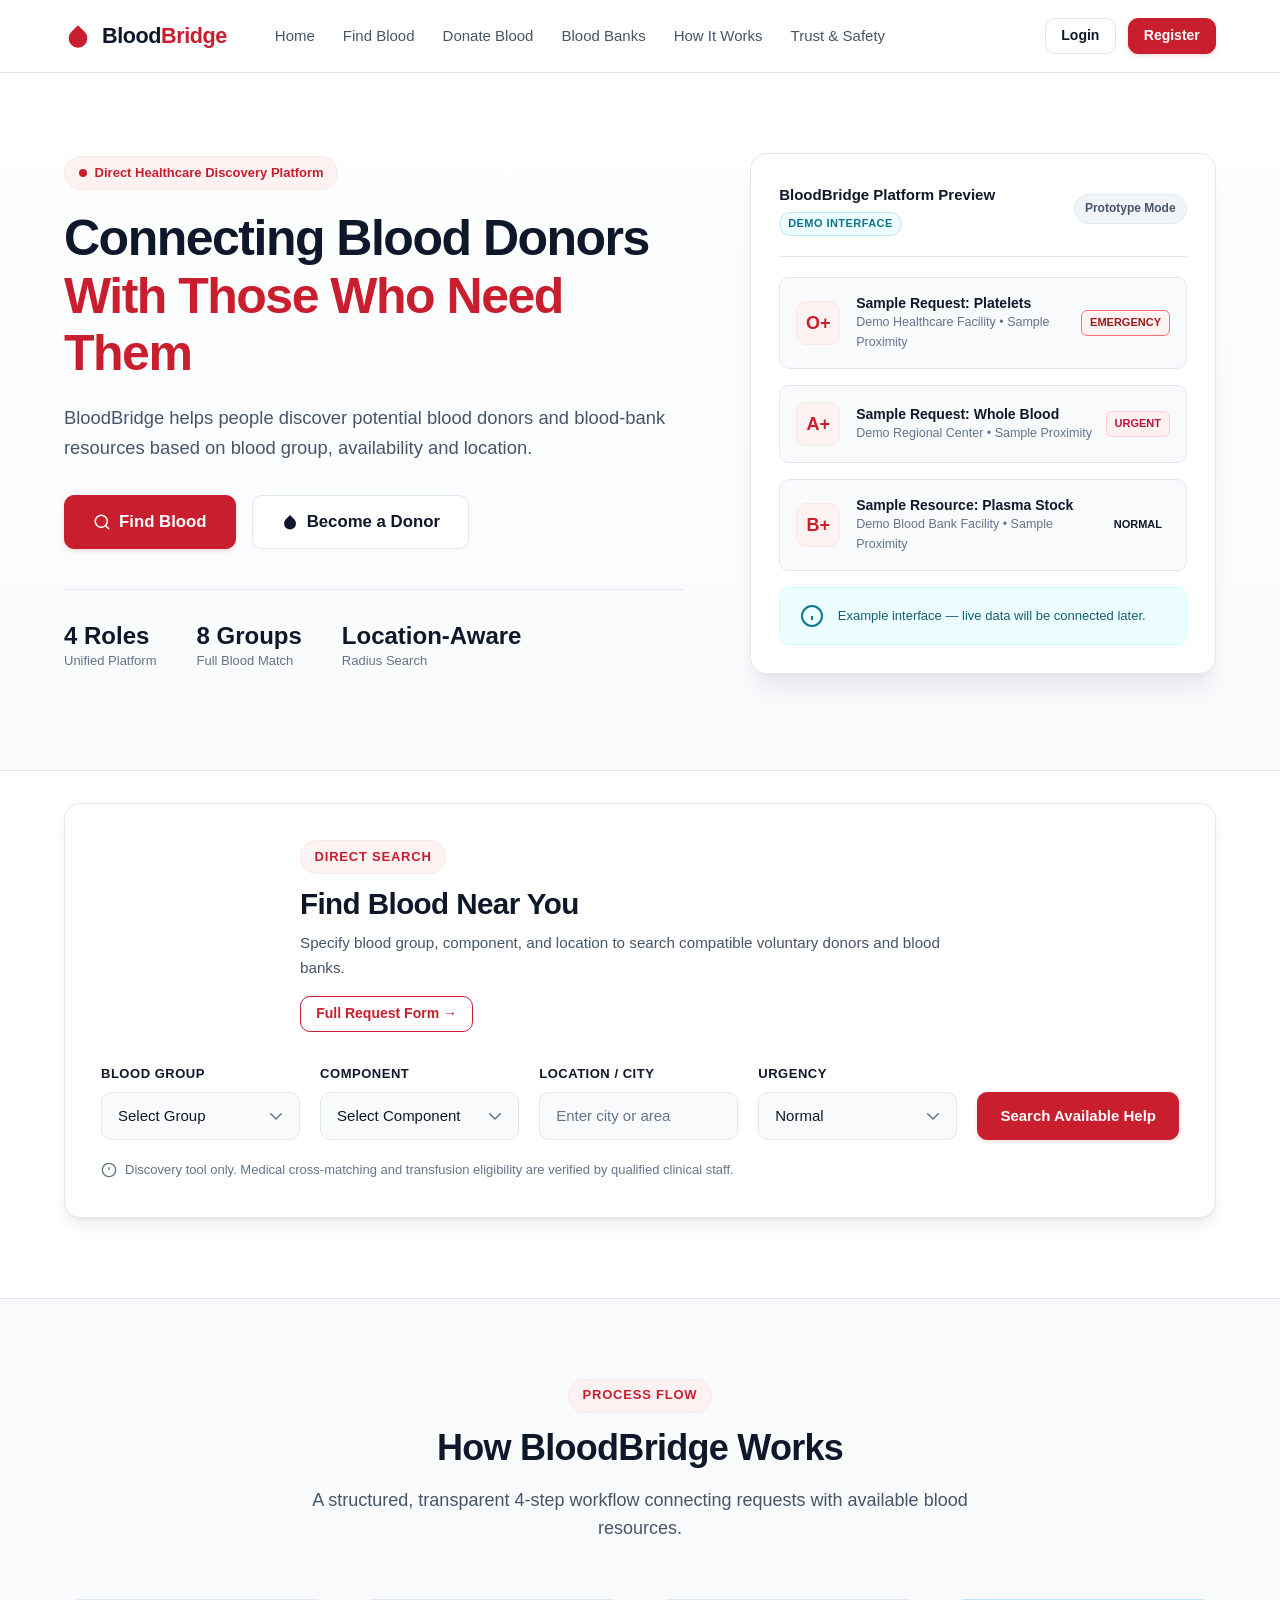
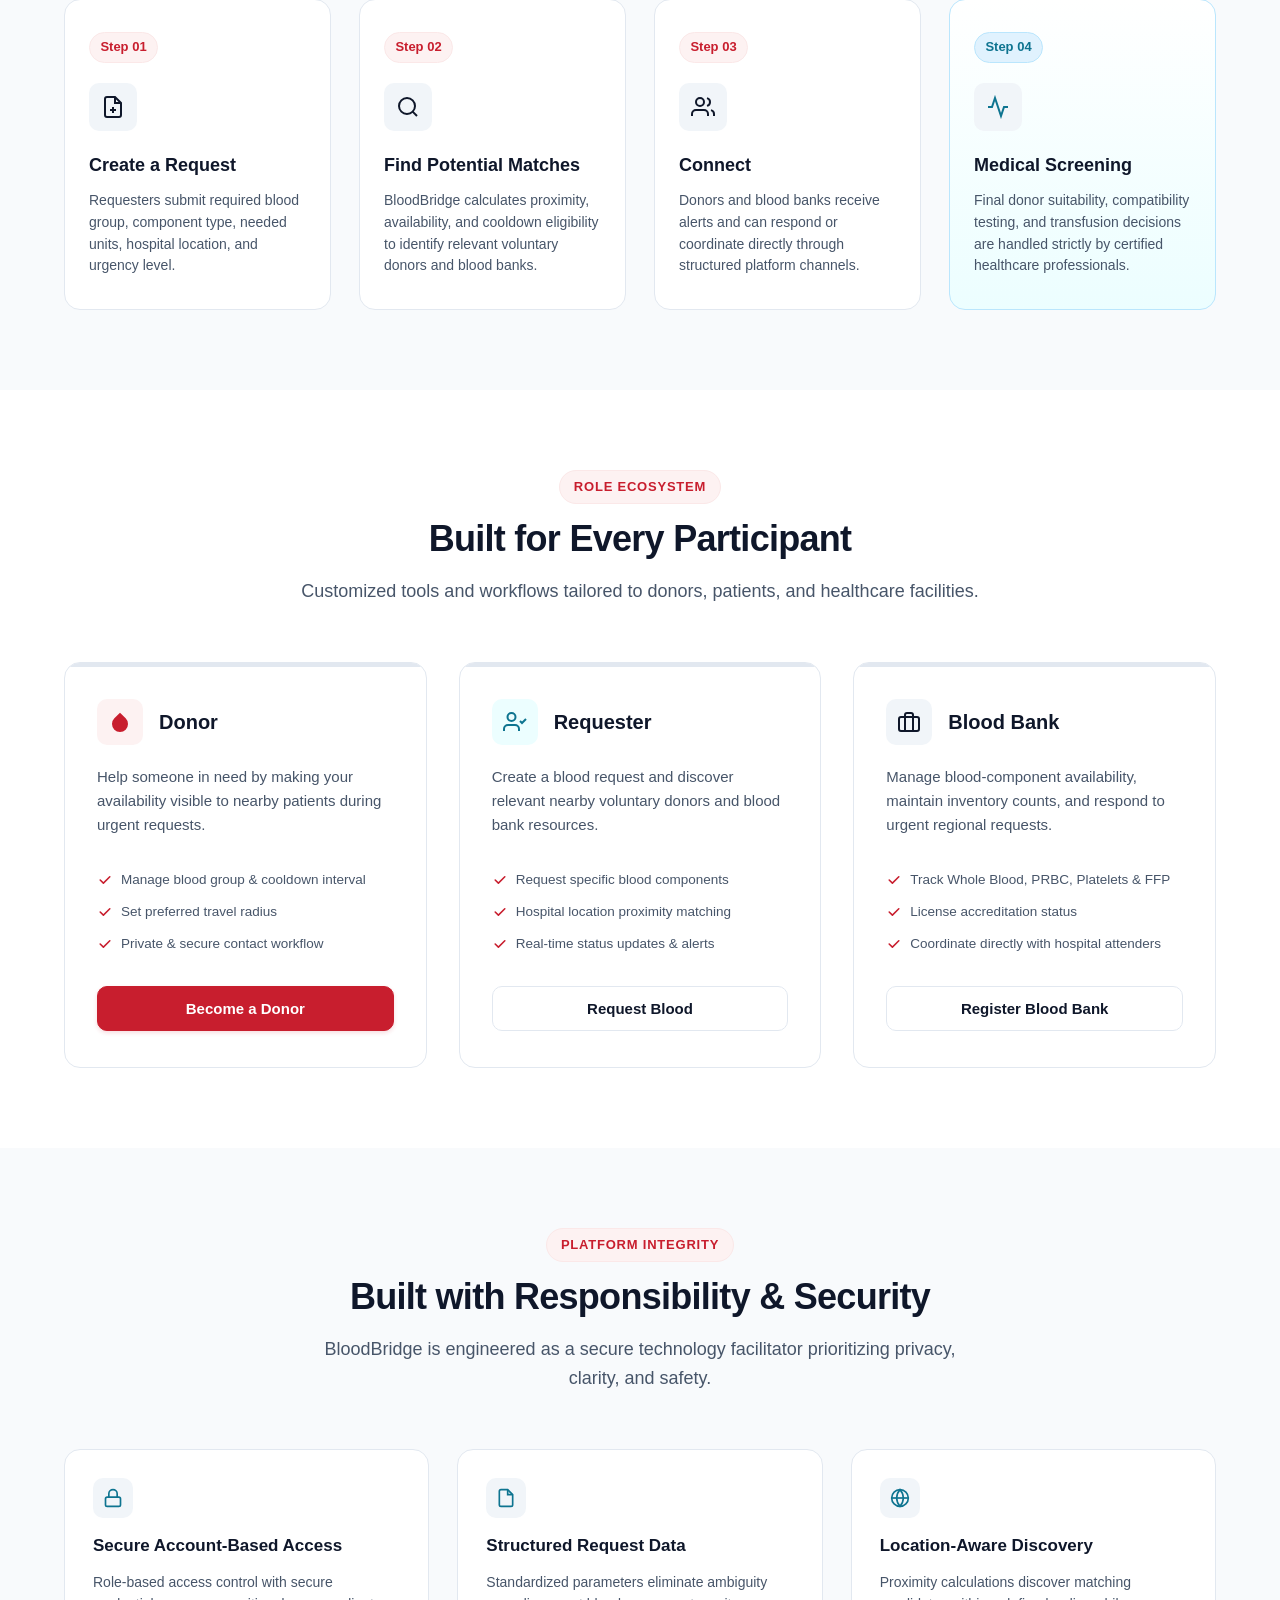
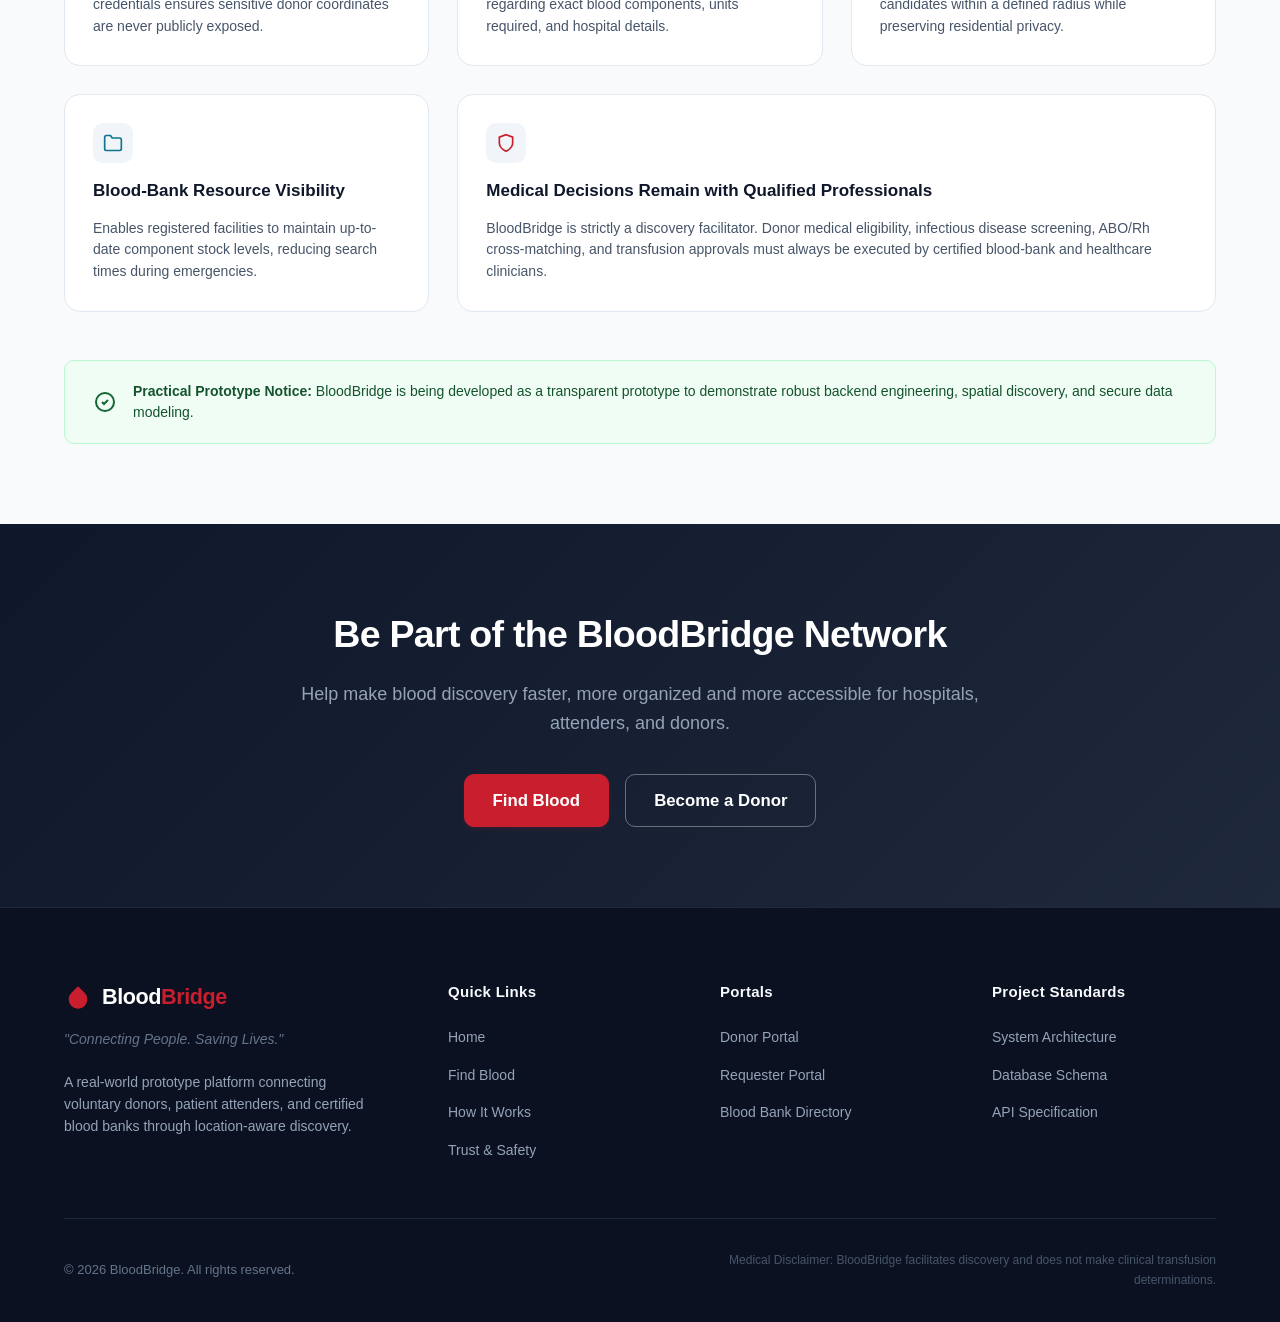
==== commit c7aae986: "feat: add donor registration and blood request forms" ====
--- a/frontend/index.html
+++ b/frontend/index.html
@@ -28,8 +28,8 @@
             <!-- Navigation Links & Single Set of Auth Buttons -->
             <nav class="nav-menu" id="navMenu" aria-label="Main Navigation">
                 <a href="#hero" class="nav-link">Home</a>
-                <a href="#find-blood" class="nav-link">Find Blood</a>
-                <a href="#roles" class="nav-link">Donate Blood</a>
+                <a href="request-blood.html" class="nav-link">Find Blood</a>
+                <a href="donor-register.html" class="nav-link">Donate Blood</a>
                 <a href="#roles" class="nav-link">Blood Banks</a>
                 <a href="#how-it-works" class="nav-link">How It Works</a>
                 <a href="#trust" class="nav-link">Trust & Safety</a>
@@ -70,14 +70,14 @@
                         BloodBridge helps people discover potential blood donors and blood-bank resources based on blood group, availability and location.
                     </p>
                     <div class="hero-cta-group">
-                        <a href="#find-blood" class="btn btn-primary btn-lg">
+                        <a href="request-blood.html" class="btn btn-primary btn-lg">
                             <svg width="18" height="18" viewBox="0 0 24 24" fill="none" stroke="currentColor" stroke-width="2" stroke-linecap="round" stroke-linejoin="round">
                                 <circle cx="11" cy="11" r="8"></circle>
                                 <line x1="21" y1="21" x2="16.65" y2="16.65"></line>
                             </svg>
                             Find Blood
                         </a>
-                        <a href="#roles" class="btn btn-secondary btn-lg">
+                        <a href="donor-register.html" class="btn btn-secondary btn-lg">
                             <svg width="18" height="18" viewBox="0 0 24 24" fill="currentColor">
                                 <path d="M12 2.69l5.66 5.66a8 8 0 1 1-11.31 0z"></path>
                             </svg>
@@ -160,12 +160,15 @@
         <section class="section search-section" id="find-blood">
             <div class="container">
                 <div class="search-box-card">
-                    <div class="section-header" style="margin-bottom: 2rem; text-align: left;">
-                        <span class="section-tag">Direct Search</span>
-                        <h2 class="section-title" style="font-size: 1.85rem; margin-bottom: 0.5rem;">Find Blood Near You</h2>
-                        <p class="section-subtitle" style="font-size: 0.95rem;">
-                            Specify blood group, component, and location to search compatible voluntary donors and blood banks.
-                        </p>
+                    <div class="section-header" style="margin-bottom: 2rem; text-align: left; display: flex; justify-content: space-between; align-items: flex-end; flex-wrap: wrap; gap: 1rem;">
+                        <div>
+                            <span class="section-tag">Direct Search</span>
+                            <h2 class="section-title" style="font-size: 1.85rem; margin-bottom: 0.5rem;">Find Blood Near You</h2>
+                            <p class="section-subtitle" style="font-size: 0.95rem;">
+                                Specify blood group, component, and location to search compatible voluntary donors and blood banks.
+                            </p>
+                        </div>
+                        <a href="request-blood.html" class="btn btn-outline btn-sm">Full Request Form &rarr;</a>
                     </div>
 
                     <form id="bloodSearchForm" class="search-form-grid" novalidate>
@@ -359,9 +362,9 @@
                                 </div>
                             </div>
                         </div>
-                        <button type="button" class="btn btn-primary btn-full" data-action-placeholder="donor">
+                        <a href="donor-register.html" class="btn btn-primary btn-full">
                             Become a Donor
-                        </button>
+                        </a>
                     </div>
 
                     <!-- Role 2: Requester -->
@@ -395,9 +398,9 @@
                                 </div>
                             </div>
                         </div>
-                        <button type="button" class="btn btn-secondary btn-full" data-action-placeholder="requester">
+                        <a href="request-blood.html" class="btn btn-secondary btn-full">
                             Request Blood
-                        </button>
+                        </a>
                     </div>
 
                     <!-- Role 3: Blood Bank -->
@@ -544,8 +547,8 @@
                         Help make blood discovery faster, more organized and more accessible for hospitals, attenders, and donors.
                     </p>
                     <div class="cta-buttons">
-                        <a href="#find-blood" class="btn btn-primary btn-lg">Find Blood</a>
-                        <button type="button" class="btn btn-white-outline btn-lg" data-action-placeholder="donor">Become a Donor</button>
+                        <a href="request-blood.html" class="btn btn-primary btn-lg">Find Blood</a>
+                        <a href="donor-register.html" class="btn btn-white-outline btn-lg">Become a Donor</a>
                     </div>
                 </div>
             </div>
@@ -577,7 +580,7 @@
                     <h4 class="footer-col-title">Quick Links</h4>
                     <ul class="footer-links-list">
                         <li><a href="#hero" class="footer-link">Home</a></li>
-                        <li><a href="#find-blood" class="footer-link">Find Blood</a></li>
+                        <li><a href="request-blood.html" class="footer-link">Find Blood</a></li>
                         <li><a href="#how-it-works" class="footer-link">How It Works</a></li>
                         <li><a href="#trust" class="footer-link">Trust & Safety</a></li>
                     </ul>
@@ -587,8 +590,8 @@
                 <div>
                     <h4 class="footer-col-title">Portals</h4>
                     <ul class="footer-links-list">
-                        <li><a href="#roles" class="footer-link">Donor Portal</a></li>
-                        <li><a href="#roles" class="footer-link">Requester Portal</a></li>
+                        <li><a href="donor-register.html" class="footer-link">Donor Portal</a></li>
+                        <li><a href="request-blood.html" class="footer-link">Requester Portal</a></li>
                         <li><a href="#roles" class="footer-link">Blood Bank Directory</a></li>
                     </ul>
                 </div>
--- a/frontend/css/style.css
+++ b/frontend/css/style.css
@@ -1191,3 +1191,343 @@
     line-height: 1.55;
     margin-bottom: 1.5rem;
 }
+
+/* --------------------------------------------------------------------------
+   14. Form Layouts, Fieldsets & Validation States
+   -------------------------------------------------------------------------- */
+.page-header-section {
+    padding: 3.5rem 0 2.5rem;
+    background: linear-gradient(180deg, #ffffff 0%, var(--bg-main) 100%);
+    border-bottom: 1px solid var(--border-color);
+}
+
+.breadcrumb-nav {
+    display: flex;
+    align-items: center;
+    gap: 0.5rem;
+    font-size: 0.84375rem;
+    color: var(--text-muted);
+    margin-bottom: 1.25rem;
+}
+
+.breadcrumb-link {
+    color: var(--text-secondary);
+    transition: color var(--transition-fast);
+}
+
+.breadcrumb-link:hover {
+    color: var(--primary);
+}
+
+.breadcrumb-separator {
+    color: var(--border-hover);
+}
+
+.breadcrumb-current {
+    color: var(--primary);
+    font-weight: 600;
+}
+
+.form-page-container {
+    max-width: 860px;
+    margin: 0 auto;
+}
+
+.form-card {
+    background-color: var(--bg-surface);
+    border: 1px solid var(--border-color);
+    border-radius: var(--radius-lg);
+    box-shadow: var(--shadow-lg);
+    padding: 2.75rem 2.5rem;
+    margin-bottom: 4rem;
+}
+
+.form-section-fieldset {
+    border: none;
+    padding: 0;
+    margin: 0 0 2.5rem 0;
+}
+
+.form-section-fieldset:last-of-type {
+    margin-bottom: 2rem;
+}
+
+.form-section-header {
+    padding-bottom: 0.85rem;
+    border-bottom: 1px solid var(--border-color);
+    margin-bottom: 1.5rem;
+}
+
+.form-section-title {
+    font-size: 1.15rem;
+    font-weight: 700;
+    color: var(--text-primary);
+    display: flex;
+    align-items: center;
+    gap: 0.65rem;
+}
+
+.form-section-title svg {
+    width: 20px;
+    height: 20px;
+    color: var(--primary);
+}
+
+.form-section-desc {
+    font-size: 0.84375rem;
+    color: var(--text-muted);
+    margin-top: 0.25rem;
+}
+
+.form-grid-2col {
+    display: grid;
+    grid-template-columns: repeat(2, 1fr);
+    gap: 1.35rem 1.5rem;
+}
+
+.form-grid-3col {
+    display: grid;
+    grid-template-columns: repeat(3, 1fr);
+    gap: 1.35rem 1.5rem;
+}
+
+.form-col-full {
+    grid-column: 1 / -1;
+}
+
+.form-label .required-indicator {
+    color: var(--primary);
+    font-weight: 700;
+    margin-left: 0.2rem;
+}
+
+textarea.form-control {
+    height: auto;
+    min-height: 110px;
+    padding: 0.85rem 1rem;
+    resize: vertical;
+    line-height: 1.5;
+}
+
+/* Validation Feedback & Focus States */
+.form-control.is-invalid {
+    border-color: var(--emergency-border) !important;
+    background-color: var(--emergency-bg);
+}
+
+.form-control.is-invalid:focus {
+    box-shadow: 0 0 0 3px rgba(220, 38, 38, 0.15) !important;
+}
+
+.form-control.is-valid {
+    border-color: var(--success-border);
+}
+
+.field-error-msg {
+    display: none;
+    font-size: 0.78125rem;
+    color: var(--emergency-text);
+    font-weight: 500;
+    margin-top: 0.35rem;
+}
+
+.field-error-msg.visible {
+    display: block;
+}
+
+.field-helper-text {
+    font-size: 0.78125rem;
+    color: var(--text-muted);
+    margin-top: 0.35rem;
+    line-height: 1.4;
+}
+
+/* Consent & Checkbox Styling */
+.consent-container {
+    background-color: var(--bg-alt);
+    border: 1px solid var(--border-color);
+    border-radius: var(--radius-md);
+    padding: 1.25rem 1.5rem;
+    display: flex;
+    flex-direction: column;
+    gap: 1rem;
+}
+
+.checkbox-item {
+    display: flex;
+    align-items: flex-start;
+    gap: 0.75rem;
+    cursor: pointer;
+}
+
+.checkbox-input {
+    width: 1.15rem;
+    height: 1.15rem;
+    accent-color: var(--primary);
+    margin-top: 0.2rem;
+    cursor: pointer;
+    flex-shrink: 0;
+}
+
+.checkbox-text {
+    font-size: 0.875rem;
+    color: var(--text-secondary);
+    line-height: 1.5;
+    user-select: none;
+}
+
+.checkbox-text strong {
+    color: var(--text-primary);
+}
+
+/* Form Notice Box */
+.form-notice-box {
+    background-color: #eff6ff;
+    border: 1px solid #bfdbfe;
+    border-radius: var(--radius-md);
+    padding: 1.15rem 1.35rem;
+    display: flex;
+    align-items: flex-start;
+    gap: 0.85rem;
+    margin-bottom: 2rem;
+}
+
+.form-notice-icon {
+    width: 22px;
+    height: 22px;
+    color: #2563eb;
+    flex-shrink: 0;
+    margin-top: 0.1rem;
+}
+
+.form-notice-content {
+    font-size: 0.84375rem;
+    color: #1e40af;
+    line-height: 1.5;
+}
+
+/* Confirmation / Success Card */
+.submission-success-card {
+    display: none;
+    background-color: var(--bg-surface);
+    border: 1px solid var(--success-border);
+    border-radius: var(--radius-lg);
+    box-shadow: var(--shadow-xl);
+    padding: 3rem 2.5rem;
+    text-align: center;
+    margin-bottom: 4rem;
+    animation: fadeIn 300ms ease-out;
+}
+
+.submission-success-card.active {
+    display: block;
+}
+
+.success-icon-badge {
+    width: 64px;
+    height: 64px;
+    border-radius: 50%;
+    background-color: var(--success-bg);
+    border: 2px solid var(--success-border);
+    color: var(--success-text);
+    display: flex;
+    align-items: center;
+    justify-content: center;
+    margin: 0 auto 1.5rem;
+}
+
+.success-card-title {
+    font-size: 1.75rem;
+    font-weight: 800;
+    color: var(--text-primary);
+    margin-bottom: 0.75rem;
+    letter-spacing: -0.02em;
+}
+
+.success-card-lead {
+    font-size: 1.05rem;
+    color: var(--text-secondary);
+    max-width: 580px;
+    margin: 0 auto 1.75rem;
+    line-height: 1.6;
+}
+
+.prototype-phase-notice {
+    background-color: var(--secondary-light);
+    border: 1px solid #cffafe;
+    border-radius: var(--radius-md);
+    padding: 1.15rem 1.5rem;
+    max-width: 620px;
+    margin: 0 auto 2.25rem;
+    text-align: left;
+    display: flex;
+    align-items: flex-start;
+    gap: 0.85rem;
+}
+
+.prototype-notice-icon {
+    width: 22px;
+    height: 22px;
+    color: var(--secondary);
+    flex-shrink: 0;
+    margin-top: 0.1rem;
+}
+
+.prototype-notice-text {
+    font-size: 0.875rem;
+    color: #155e75;
+    line-height: 1.55;
+}
+
+.summary-details-box {
+    background-color: var(--bg-main);
+    border: 1px solid var(--border-color);
+    border-radius: var(--radius-md);
+    padding: 1.25rem 1.5rem;
+    max-width: 620px;
+    margin: 0 auto 2.25rem;
+    text-align: left;
+}
+
+.summary-details-title {
+    font-size: 0.875rem;
+    font-weight: 700;
+    color: var(--text-primary);
+    margin-bottom: 0.75rem;
+    text-transform: uppercase;
+    letter-spacing: 0.04em;
+}
+
+.summary-grid {
+    display: grid;
+    grid-template-columns: repeat(2, 1fr);
+    gap: 0.65rem 1.5rem;
+    font-size: 0.84375rem;
+}
+
+.summary-item {
+    display: flex;
+    flex-direction: column;
+}
+
+.summary-item-label {
+    color: var(--text-muted);
+    font-size: 0.75rem;
+}
+
+.summary-item-value {
+    color: var(--text-primary);
+    font-weight: 600;
+}
+
+.success-actions {
+    display: flex;
+    justify-content: center;
+    gap: 1rem;
+    flex-wrap: wrap;
+}
+
+@keyframes fadeIn {
+    from { opacity: 0; transform: translateY(8px); }
+    to { opacity: 1; transform: translateY(0); }
+}
--- a/frontend/css/responsive.css
+++ b/frontend/css/responsive.css
@@ -200,6 +200,19 @@
     .footer-legal-notice {
         text-align: center;
     }
+
+    .form-card {
+        padding: 2rem 1.5rem;
+    }
+
+    .form-grid-2col,
+    .form-grid-3col {
+        grid-template-columns: 1fr;
+    }
+
+    .summary-grid {
+        grid-template-columns: 1fr;
+    }
 }
 
 /* --------------------------------------------------------------------------
@@ -253,4 +266,21 @@
     .cta-buttons .btn {
         width: 100%;
     }
+
+    .form-card {
+        padding: 1.5rem 1rem;
+    }
+
+    .form-section-title {
+        font-size: 1.05rem;
+    }
+
+    .success-actions {
+        flex-direction: column;
+        width: 100%;
+    }
+
+    .success-actions .btn {
+        width: 100%;
+    }
 }
